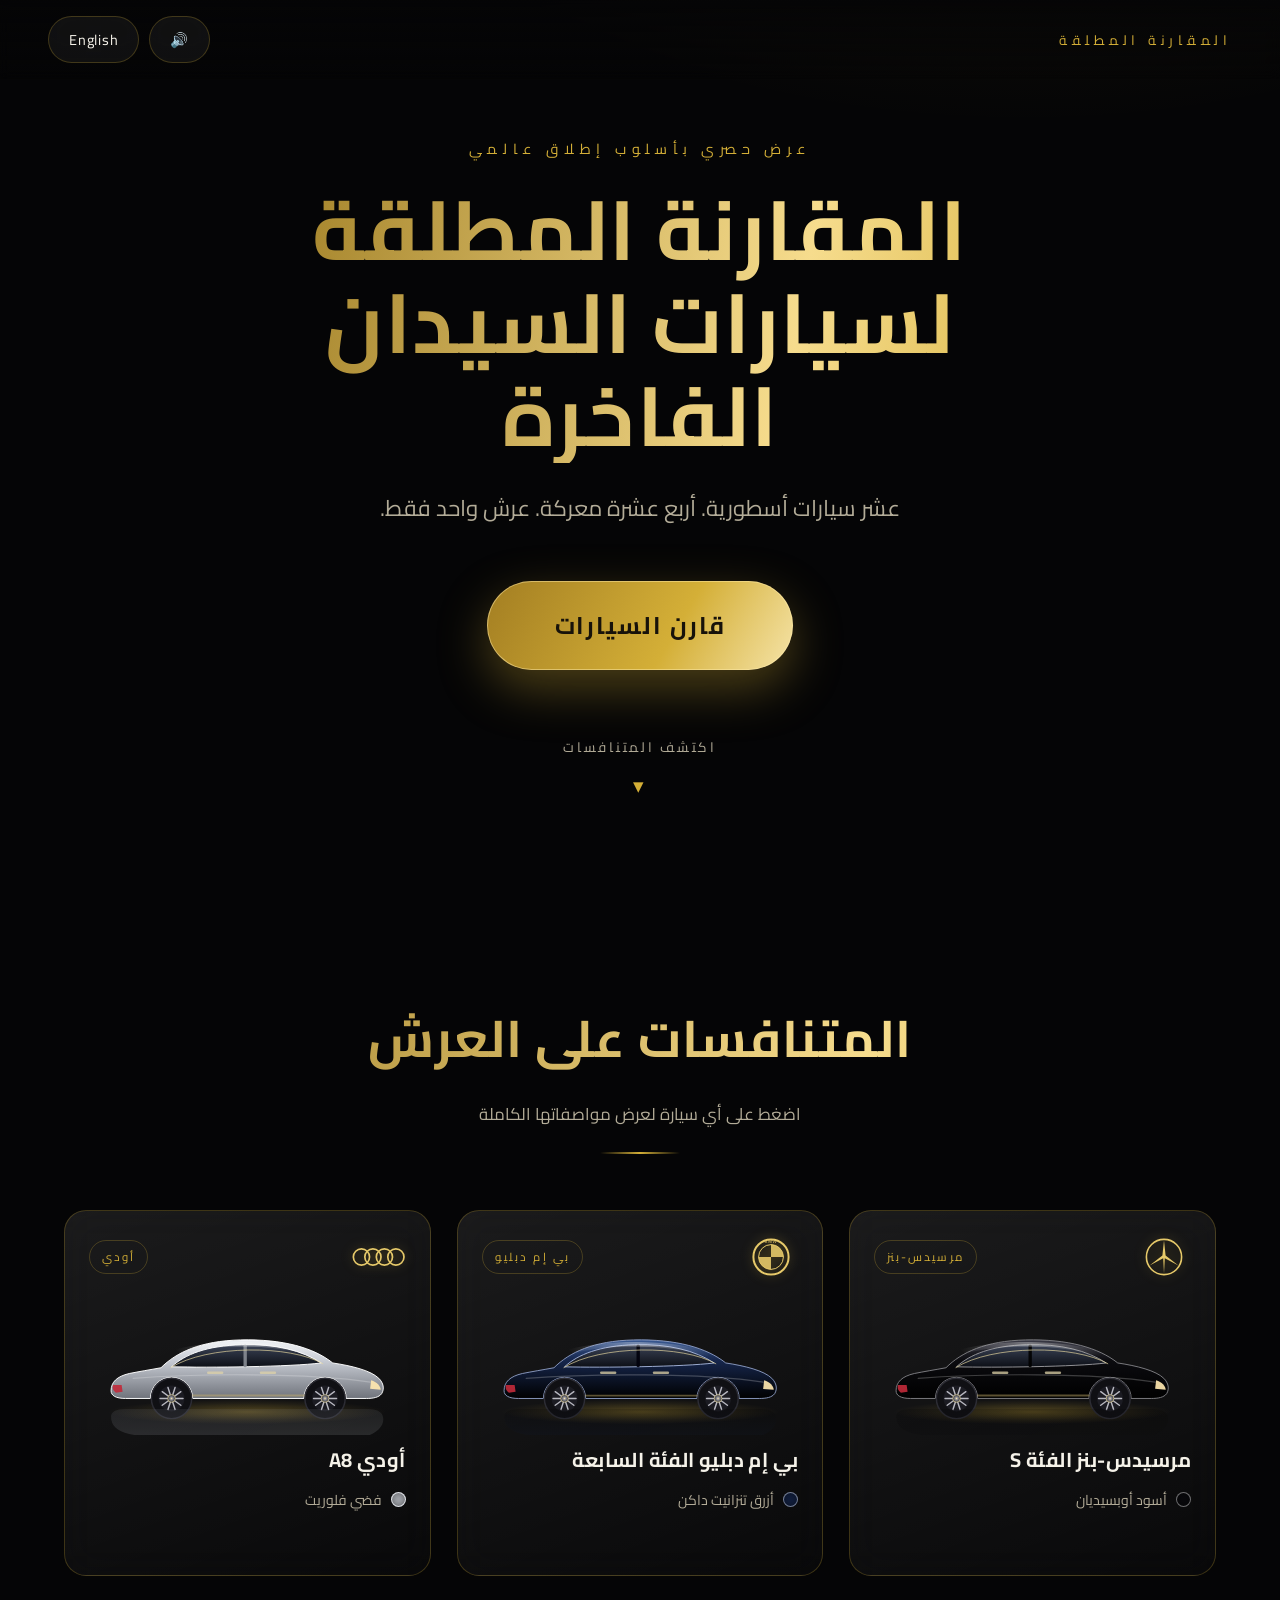
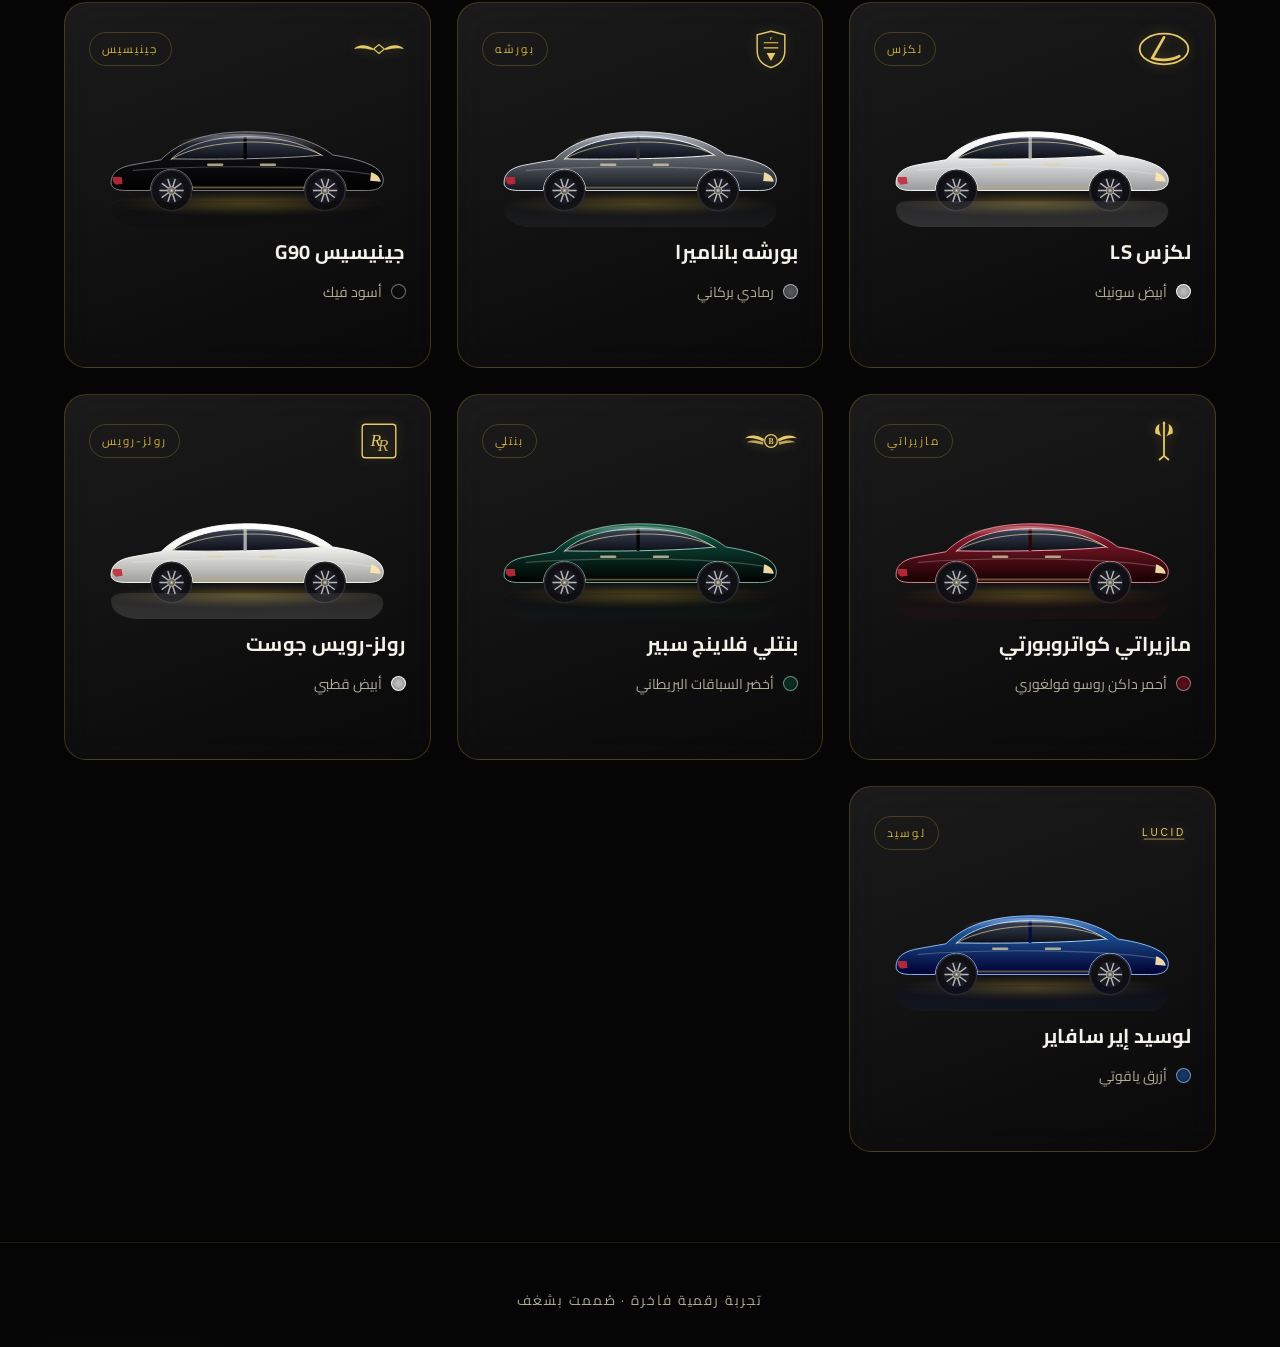
==== index.html @ 47b33c2a "Add Ultimate Luxury Sedan Comparison website (Arabic default + English toggle) Premium single-page s" ====
<!DOCTYPE html>
<html lang="ar" dir="rtl">
<head>
  <meta charset="UTF-8" />
  <meta name="viewport" content="width=device-width, initial-scale=1.0" />
  <title>المقارنة المطلقة لسيارات السيدان الفاخرة | Ultimate Luxury Sedan Comparison</title>
  <meta name="description" content="مقارنة تفاعلية فاخرة بين أفضل عشر سيارات سيدان تنفيذية في العالم — An interactive premium comparison of the world's top luxury executive sedans." />
  <link rel="preconnect" href="https://fonts.googleapis.com" />
  <link rel="preconnect" href="https://fonts.gstatic.com" crossorigin />
  <link href="https://fonts.googleapis.com/css2?family=Cairo:wght@400;700;800&family=Cormorant+Garamond:wght@500;600;700&display=swap" rel="stylesheet" />
  <link rel="stylesheet" href="css/style.css" />
  <link rel="icon" href="data:image/svg+xml,<svg xmlns='http://www.w3.org/2000/svg' viewBox='0 0 100 100'><text y='80' font-size='80'>👑</text></svg>" />
</head>
<body>

  <!-- Ambient gold particle background -->
  <canvas id="particles" aria-hidden="true"></canvas>

  <!-- Loading screen -->
  <div id="loader" aria-hidden="true">
    <div class="loader-inner">
      <div class="loader-ring"></div>
      <div class="loader-text" data-i18n="loading">جارٍ تجهيز التجربة الفاخرة…</div>
    </div>
  </div>

  <!-- Top bar -->
  <header class="topbar">
    <div class="brand" data-i18n="brand">المقارنة المطلقة</div>
    <div class="topbar-actions">
      <button id="sound-btn" class="chip-btn" aria-label="Sound on/off">🔊</button>
      <button id="lang-btn" class="chip-btn" data-i18n="langButton">English</button>
    </div>
  </header>

  <!-- Hero -->
  <section class="hero">
    <div>
      <div class="hero-kicker" data-i18n="heroKicker">عرض حصري بأسلوب إطلاق عالمي</div>
      <h1 class="gold-text" data-i18n="heroTitle">المقارنة المطلقة لسيارات السيدان الفاخرة</h1>
      <p class="hero-sub" data-i18n="heroSubtitle">عشر سيارات أسطورية. أربع عشرة معركة. عرش واحد فقط.</p>
      <button id="compare-btn" class="compare-btn" data-i18n="compareBtn">قارن السيارات</button>
      <div class="scroll-hint" data-i18n="scrollHint">اكتشف المتنافسات</div>
    </div>
  </section>

  <!-- Contenders -->
  <section id="contenders">
    <div class="section-head">
      <h2 class="gold-text" data-i18n="contendersTitle">المتنافسات على العرش</h2>
      <p data-i18n="contendersSub">اضغط على أي سيارة لعرض مواصفاتها الكاملة</p>
      <div class="head-rule"></div>
    </div>
    <div id="cars-grid" class="cars-grid"></div>
  </section>

  <!-- Arena -->
  <section id="arena">
    <div class="section-head">
      <h2 class="gold-text" data-i18n="arenaTitle">حلبة المقارنة</h2>
      <div class="head-rule"></div>
    </div>
    <div class="arena-shell">
      <div class="glass-panel">
        <div id="category-banner" class="category-banner">
          <div class="category-title">
            <span id="cat-icon" class="cat-icon">💎</span>
            <span id="cat-name">—</span>
          </div>
          <div class="category-progress"><span id="cat-count">0</span></div>
          <div class="progress-track"><div id="progress-fill" class="progress-fill"></div></div>
        </div>
        <div id="bars" class="bars"></div>
        <div class="skip-wrap">
          <button id="skip-btn" class="chip-btn" data-i18n="skip">تخطّي إلى النتيجة ⏭</button>
        </div>
      </div>
      <aside class="glass-panel standings">
        <h3 data-i18n="liveStandings">الترتيب المباشر</h3>
        <div id="standings-list" class="standings-list"></div>
      </aside>
    </div>
  </section>

  <!-- Finale -->
  <section id="finale">
    <div class="section-head">
      <h2 class="gold-text" data-i18n="finalTitle">النتيجة النهائية</h2>
      <div class="head-rule"></div>
    </div>

    <p class="suspense-title" data-i18n="suspense">لحظة الحسم…</p>
    <div id="reveal-list" class="reveal-list"></div>

    <div class="podium-stage">
      <div class="spotlights" aria-hidden="true">
        <span class="spot s1"></span>
        <span class="spot s2"></span>
      </div>
      <div id="podium" class="podium"></div>
    </div>

    <div class="champion-titles">
      <h2 class="gold-text" data-i18n="championTitle">ملكة سيارات السيدان الفاخرة</h2>
      <p data-i18n="championSubtitle">مرسيدس-بنز الفئة S تبقى المعيار الأعلى للفخامة التنفيذية.</p>
    </div>

    <div class="replay-wrap">
      <button id="replay-btn" class="replay-btn" data-i18n="replay">🔁 إعادة المقارنة</button>
    </div>

    <div class="final-table">
      <h3 data-i18n="fullRanking">الترتيب الكامل</h3>
      <div id="final-table-list" class="reveal-list"></div>
    </div>
  </section>

  <!-- Confetti overlay -->
  <canvas id="confetti" aria-hidden="true"></canvas>

  <!-- Car detail modal -->
  <div id="modal-backdrop" class="modal-backdrop" role="dialog" aria-modal="true">
    <div class="modal">
      <button id="modal-close" class="modal-close" data-i18n-label="close" aria-label="Close">✕</button>
      <div id="modal-content"></div>
    </div>
  </div>

  <footer data-i18n="footer">تجربة رقمية فاخرة · صُممت بشغف</footer>

  <script src="js/data.js"></script>
  <script src="js/visuals.js"></script>
  <script src="js/app.js"></script>
</body>
</html>
---- css/style.css ----
/* =========================================================
   Ultimate Luxury Sedan Comparison — Stylesheet
   Dark-only · Black & Gold · Glassmorphism
   ========================================================= */

:root {
  --bg: #050506;
  --bg-2: #0b0b0f;
  --gold: #d4af37;
  --gold-light: #f6dc8d;
  --gold-deep: #8a6d1d;
  --ink: #f5f2e9;
  --muted: #b3ac98;
  --glass: rgba(255, 255, 255, 0.05);
  --glass-strong: rgba(255, 255, 255, 0.09);
  --glass-border: rgba(212, 175, 55, 0.25);
  --shadow: 0 24px 60px rgba(0, 0, 0, 0.65);
  --radius: 22px;
  --font-latin: "Cormorant Garamond", "Times New Roman", serif;
  --font-ar: "Cairo", "Segoe UI", Tahoma, sans-serif;
  --font-ui: "Cairo", "Avenir Next", "Segoe UI", sans-serif;
  --ease: cubic-bezier(0.22, 1, 0.36, 1);
}

* { margin: 0; padding: 0; box-sizing: border-box; }

html { scroll-behavior: smooth; }

body {
  background:
    radial-gradient(1200px 700px at 80% -10%, rgba(212, 175, 55, 0.10), transparent 60%),
    radial-gradient(900px 600px at 10% 110%, rgba(212, 175, 55, 0.07), transparent 60%),
    var(--bg);
  color: var(--ink);
  font-family: var(--font-ui);
  overflow-x: hidden;
  min-height: 100vh;
}
html[lang="ar"] body { font-family: var(--font-ar); }

::selection { background: rgba(212, 175, 55, 0.35); }

h1, h2, h3 { font-weight: 700; letter-spacing: 0.02em; }
html[lang="en"] h1, html[lang="en"] h2 { font-family: var(--font-latin); }

img, svg { max-width: 100%; display: block; }
button { font: inherit; cursor: pointer; border: none; background: none; color: inherit; }

.gold-text {
  background: linear-gradient(100deg, #9c7a1f 0%, var(--gold-light) 35%, var(--gold) 55%, #f9e9b0 75%, #a8842a 100%);
  background-size: 200% auto;
  -webkit-background-clip: text;
  background-clip: text;
  color: transparent;
  animation: goldShimmer 6s linear infinite;
}
@keyframes goldShimmer { to { background-position: 200% center; } }

/* ---------- Particle canvas ---------- */
#particles {
  position: fixed; inset: 0; z-index: 0; pointer-events: none;
}

/* ---------- Loading screen ---------- */
#loader {
  position: fixed; inset: 0; z-index: 100;
  display: grid; place-items: center;
  background: var(--bg);
  transition: opacity 0.8s var(--ease), visibility 0.8s;
}
#loader.hidden { opacity: 0; visibility: hidden; }
.loader-inner { text-align: center; }
.loader-ring {
  width: 92px; height: 92px; margin: 0 auto 26px;
  border-radius: 50%;
  border: 2px solid rgba(212, 175, 55, 0.18);
  border-top-color: var(--gold);
  animation: spin 1.1s linear infinite;
  position: relative;
}
.loader-ring::after {
  content: "★";
  position: absolute; inset: 0;
  display: grid; place-items: center;
  color: var(--gold); font-size: 1.6rem;
  animation: spin 1.1s linear infinite reverse;
}
@keyframes spin { to { transform: rotate(360deg); } }
.loader-text { color: var(--muted); letter-spacing: 0.14em; font-size: 0.95rem; }

/* ---------- Top bar ---------- */
.topbar {
  position: fixed; top: 0; inset-inline: 0; z-index: 50;
  display: flex; align-items: center; justify-content: space-between;
  padding: 16px clamp(16px, 4vw, 48px);
  background: linear-gradient(to bottom, rgba(5, 5, 6, 0.85), transparent);
  backdrop-filter: blur(6px);
  -webkit-backdrop-filter: blur(6px);
}
.topbar .brand {
  font-size: 0.85rem; letter-spacing: 0.35em; color: var(--gold);
  text-transform: uppercase;
}
.topbar-actions { display: flex; gap: 10px; }
.chip-btn {
  padding: 9px 20px; border-radius: 999px;
  border: 1px solid var(--glass-border);
  background: var(--glass);
  backdrop-filter: blur(14px);
  -webkit-backdrop-filter: blur(14px);
  color: var(--ink); font-size: 0.9rem; letter-spacing: 0.05em;
  transition: all 0.35s var(--ease);
}
.chip-btn:hover {
  background: rgba(212, 175, 55, 0.16);
  border-color: var(--gold);
  transform: translateY(-2px);
  box-shadow: 0 8px 24px rgba(212, 175, 55, 0.2);
}

/* ---------- Hero ---------- */
.hero {
  position: relative; z-index: 1;
  min-height: 100vh;
  display: grid; place-items: center;
  text-align: center;
  padding: 120px 24px 80px;
}
.hero-kicker {
  color: var(--gold); letter-spacing: 0.4em; text-transform: uppercase;
  font-size: clamp(0.7rem, 1.4vw, 0.9rem);
  margin-bottom: 22px;
  animation: riseIn 1s var(--ease) 0.2s both;
}
.hero h1 {
  font-size: clamp(2.4rem, 6.5vw, 5.4rem);
  line-height: 1.12;
  max-width: 18ch; margin-inline: auto;
  animation: riseIn 1s var(--ease) 0.35s both;
}
.hero-sub {
  margin-top: 24px; color: var(--muted);
  font-size: clamp(1rem, 2.2vw, 1.4rem);
  animation: riseIn 1s var(--ease) 0.5s both;
}
@keyframes riseIn {
  from { opacity: 0; transform: translateY(34px); }
  to { opacity: 1; transform: none; }
}

.compare-btn {
  margin-top: 52px;
  position: relative;
  padding: 22px 68px;
  font-size: clamp(1.15rem, 2.4vw, 1.5rem);
  font-weight: 700; letter-spacing: 0.08em;
  color: #17120a;
  background: linear-gradient(120deg, #a37e22, var(--gold) 30%, #f7e6ad 50%, var(--gold) 70%, #a37e22);
  background-size: 220% auto;
  border-radius: 999px;
  box-shadow: 0 0 0 1px rgba(255, 236, 168, 0.5) inset, 0 18px 50px rgba(212, 175, 55, 0.35);
  transition: transform 0.4s var(--ease), box-shadow 0.4s var(--ease), background-position 0.6s;
  animation: riseIn 1s var(--ease) 0.65s both, btnPulse 3s ease-in-out 1.8s infinite;
  overflow: hidden;
}
.compare-btn:hover {
  transform: translateY(-4px) scale(1.03);
  background-position: 100% center;
  box-shadow: 0 0 0 1px rgba(255, 236, 168, 0.7) inset, 0 26px 70px rgba(212, 175, 55, 0.5);
}
.compare-btn::after {
  content: ""; position: absolute; inset: 0;
  background: linear-gradient(110deg, transparent 30%, rgba(255, 255, 255, 0.55) 50%, transparent 70%);
  transform: translateX(-120%);
  animation: sheen 3.4s ease 2s infinite;
}
html[dir="rtl"] .compare-btn::after { animation-name: sheenRtl; }
@keyframes sheen { 10% { transform: translateX(-120%); } 45%, 100% { transform: translateX(120%); } }
@keyframes sheenRtl { 10% { transform: translateX(120%); } 45%, 100% { transform: translateX(-120%); } }
@keyframes btnPulse {
  0%, 100% { box-shadow: 0 0 0 1px rgba(255,236,168,.5) inset, 0 18px 50px rgba(212,175,55,.35); }
  50% { box-shadow: 0 0 0 1px rgba(255,236,168,.5) inset, 0 18px 70px rgba(212,175,55,.6); }
}

.scroll-hint {
  margin-top: 64px; color: var(--muted); font-size: 0.85rem; letter-spacing: 0.2em;
  animation: riseIn 1s var(--ease) 0.9s both;
}
.scroll-hint::after {
  content: "▾"; display: block; color: var(--gold); font-size: 1.3rem; margin-top: 6px;
  animation: bob 1.8s ease-in-out infinite;
}
@keyframes bob { 50% { transform: translateY(7px); } }

/* ---------- Sections ---------- */
section { position: relative; z-index: 1; padding: 90px clamp(16px, 5vw, 64px); }
.section-head { text-align: center; margin-bottom: 56px; }
.section-head h2 { font-size: clamp(1.8rem, 4.4vw, 3.2rem); }
.section-head p { color: var(--muted); margin-top: 12px; font-size: 1.05rem; }
.head-rule {
  width: 80px; height: 2px; margin: 22px auto 0;
  background: linear-gradient(90deg, transparent, var(--gold), transparent);
}

/* ---------- Car cards ---------- */
.cars-grid {
  display: grid;
  grid-template-columns: repeat(auto-fill, minmax(300px, 1fr));
  gap: 26px;
  max-width: 1500px; margin: 0 auto;
}
.car-card {
  position: relative;
  border-radius: var(--radius);
  border: 1px solid var(--glass-border);
  background: linear-gradient(160deg, var(--glass-strong), rgba(255, 255, 255, 0.02));
  backdrop-filter: blur(18px);
  -webkit-backdrop-filter: blur(18px);
  padding: 26px 24px 24px;
  overflow: hidden;
  cursor: pointer;
  transition: transform 0.5s var(--ease), box-shadow 0.5s var(--ease), border-color 0.5s;
  opacity: 0; transform: translateY(40px);
}
.car-card.in-view { opacity: 1; transform: none; }
.car-card:hover {
  transform: translateY(-10px);
  border-color: var(--gold);
  box-shadow: 0 30px 70px rgba(0, 0, 0, 0.7), 0 0 40px rgba(212, 175, 55, 0.14);
}
.car-card::before {
  content: ""; position: absolute; inset: 0;
  background: radial-gradient(420px 200px at 50% 0%, rgba(212, 175, 55, 0.12), transparent 70%);
  opacity: 0; transition: opacity 0.5s;
}
.car-card:hover::before { opacity: 1; }

.card-top { display: flex; align-items: center; justify-content: space-between; gap: 12px; }
.emblem { display: inline-flex; width: 54px; height: 40px; align-items: center; justify-content: center; }
.emblem svg { width: 100%; height: 100%; filter: drop-shadow(0 0 6px rgba(212, 175, 55, 0.35)); }
.card-rank-chip {
  font-size: 0.72rem; letter-spacing: 0.18em; color: var(--gold);
  border: 1px solid var(--glass-border); border-radius: 999px; padding: 5px 12px;
  text-transform: uppercase;
}
.car-card .car-render { margin: 14px auto 6px; transition: transform 0.6s var(--ease); }
.car-card:hover .car-render { transform: scale(1.05) translateX(6px); }
html[dir="rtl"] .car-card:hover .car-render { transform: scale(1.05) translateX(-6px); }
.car-card h3 { font-size: 1.25rem; margin-top: 6px; }
.card-color { display: flex; align-items: center; gap: 9px; margin-top: 9px; color: var(--muted); font-size: 0.88rem; }
.swatch {
  width: 15px; height: 15px; border-radius: 50%;
  border: 1px solid rgba(255, 255, 255, 0.4);
  box-shadow: 0 0 10px rgba(0, 0, 0, 0.6) inset;
}
.card-cta {
  margin-top: 14px; font-size: 0.82rem; color: var(--gold);
  letter-spacing: 0.12em; opacity: 0; transform: translateY(6px);
  transition: all 0.4s var(--ease);
}
.car-card:hover .card-cta { opacity: 1; transform: none; }

/* ---------- Arena ---------- */
#arena { display: none; }
#arena.active { display: block; }

.arena-shell {
  max-width: 1500px; margin: 0 auto;
  display: grid; grid-template-columns: 1fr 360px; gap: 26px;
  align-items: start;
}
.glass-panel {
  border-radius: var(--radius);
  border: 1px solid var(--glass-border);
  background: linear-gradient(160deg, var(--glass-strong), rgba(255, 255, 255, 0.02));
  backdrop-filter: blur(18px);
  -webkit-backdrop-filter: blur(18px);
  box-shadow: var(--shadow);
  padding: 28px;
}

.category-banner {
  display: flex; align-items: center; justify-content: space-between;
  gap: 16px; flex-wrap: wrap; margin-bottom: 24px;
}
.category-title {
  display: flex; align-items: center; gap: 14px;
  font-size: clamp(1.3rem, 3vw, 2rem); font-weight: 700;
}
.category-title .cat-icon {
  display: grid; place-items: center;
  width: 52px; height: 52px; border-radius: 14px;
  background: rgba(212, 175, 55, 0.12);
  border: 1px solid var(--glass-border);
  font-size: 1.5rem;
}
.category-progress { color: var(--muted); font-size: 0.95rem; letter-spacing: 0.1em; }
.progress-track {
  grid-column: 1 / -1; width: 100%;
  height: 4px; border-radius: 4px; background: rgba(255, 255, 255, 0.08);
  overflow: hidden; margin-top: 4px;
}
.progress-fill {
  height: 100%; width: 0;
  background: linear-gradient(90deg, var(--gold-deep), var(--gold-light));
  transition: width 0.6s var(--ease);
}

.cat-anim { animation: catPop 0.55s var(--ease); }
@keyframes catPop {
  0% { opacity: 0; transform: translateY(18px) scale(0.96); }
  100% { opacity: 1; transform: none; }
}

/* score bars */
.bars { display: grid; gap: 12px; }
.bar-row {
  display: grid; grid-template-columns: 190px 1fr 64px;
  align-items: center; gap: 14px;
}
.bar-label { display: flex; align-items: center; gap: 10px; font-size: 0.92rem; }
.bar-label .dot {
  width: 12px; height: 12px; border-radius: 50%;
  border: 1px solid rgba(255, 255, 255, 0.35); flex: none;
}
.bar-track {
  height: 16px; border-radius: 999px;
  background: rgba(255, 255, 255, 0.06);
  border: 1px solid rgba(255, 255, 255, 0.08);
  overflow: hidden;
}
.bar-fill {
  height: 100%; width: 0; border-radius: 999px;
  background: linear-gradient(90deg, #6b5a20, #b99730);
  transition: width 0.9s var(--ease);
  position: relative;
}
html[dir="rtl"] .bar-fill { background: linear-gradient(-90deg, #6b5a20, #b99730); }
.bar-row.winner .bar-fill {
  background: linear-gradient(90deg, var(--gold-deep), var(--gold), var(--gold-light));
  box-shadow: 0 0 18px rgba(212, 175, 55, 0.6);
}
.bar-row.winner .bar-label { color: var(--gold-light); }
.bar-row.winner { animation: winnerFlash 0.8s var(--ease); }
@keyframes winnerFlash { 30% { transform: scale(1.02); } }
.bar-score {
  font-variant-numeric: tabular-nums; text-align: end;
  color: var(--muted); font-size: 0.95rem;
}
.bar-row.winner .bar-score { color: var(--gold-light); font-weight: 700; }
.win-badge {
  font-size: 0.68rem; color: #17120a; background: var(--gold);
  padding: 2px 8px; border-radius: 999px; margin-inline-start: 6px;
  animation: catPop 0.4s var(--ease);
}

/* live standings */
.standings h3 {
  font-size: 1.1rem; letter-spacing: 0.12em; text-transform: uppercase;
  color: var(--gold); margin-bottom: 18px; text-align: center;
}
.standings-list { position: relative; }
.standing-row {
  position: absolute; inset-inline: 0;
  display: grid; grid-template-columns: 30px 1fr auto;
  align-items: center; gap: 10px;
  height: 44px; padding: 0 12px;
  border-radius: 12px;
  background: rgba(255, 255, 255, 0.03);
  border: 1px solid transparent;
  transition: transform 0.7s var(--ease), background 0.4s, border-color 0.4s;
  font-size: 0.9rem;
}
.standing-row .pos {
  font-weight: 700; color: var(--muted); font-variant-numeric: tabular-nums;
}
.standing-row .pts {
  font-variant-numeric: tabular-nums; color: var(--gold-light); font-weight: 700;
}
.standing-row.top1 {
  background: linear-gradient(90deg, rgba(212, 175, 55, 0.22), rgba(212, 175, 55, 0.05));
  border-color: var(--gold);
}
.standing-row.top1 .pos { color: var(--gold); }
.standing-row .name { white-space: nowrap; overflow: hidden; text-overflow: ellipsis; }

.skip-wrap { text-align: center; margin-top: 26px; }

/* ---------- Finale ---------- */
#finale { display: none; min-height: 100vh; }
#finale.active { display: block; }

.suspense-title {
  text-align: center; font-size: clamp(1.6rem, 4vw, 2.6rem);
  letter-spacing: 0.1em; margin-bottom: 40px;
  animation: suspensePulse 1.6s ease-in-out infinite;
}
@keyframes suspensePulse { 50% { opacity: 0.55; } }

.reveal-list {
  max-width: 760px; margin: 0 auto 60px; display: grid; gap: 12px;
}
.reveal-row {
  display: grid; grid-template-columns: 56px 54px 1fr auto;
  align-items: center; gap: 14px;
  padding: 13px 20px;
  border-radius: 16px;
  border: 1px solid var(--glass-border);
  background: var(--glass);
  backdrop-filter: blur(14px);
  -webkit-backdrop-filter: blur(14px);
  opacity: 0; transform: translateY(26px) scale(0.97);
  transition: all 0.6s var(--ease);
}
.reveal-row.shown { opacity: 1; transform: none; }
.reveal-row .rr-pos { font-size: 1.25rem; font-weight: 700; color: var(--muted); }
.reveal-row .pts { color: var(--gold-light); font-variant-numeric: tabular-nums; font-weight: 700; }

/* podium */
.podium-stage {
  position: relative;
  max-width: 1100px; margin: 0 auto; padding: 40px 10px 30px;
}
.spotlights { position: absolute; inset: 0; overflow: hidden; pointer-events: none; }
.spot {
  position: absolute; top: -12%; width: 220px; height: 130%;
  background: linear-gradient(to bottom, rgba(255, 240, 190, 0.20), transparent 75%);
  clip-path: polygon(42% 0, 58% 0, 100% 100%, 0 100%);
  transform-origin: top center;
  filter: blur(3px);
  opacity: 0; transition: opacity 1s;
}
.finale-won .spot { opacity: 1; }
.spot.s1 { left: 12%; animation: sweep 5.5s ease-in-out infinite alternate; }
.spot.s2 { right: 12%; animation: sweep 5.5s ease-in-out infinite alternate-reverse; }
@keyframes sweep { from { transform: rotate(-14deg); } to { transform: rotate(14deg); } }

.podium {
  display: grid; grid-template-columns: repeat(3, 1fr);
  align-items: end; gap: 20px;
  direction: ltr; /* fixed visual layout: BMW left, Merc center, Rolls right */
}
.podium-slot { text-align: center; opacity: 0; transform: translateY(70px); transition: all 0.9s var(--ease); }
.podium-slot.shown { opacity: 1; transform: none; }
.podium-car { position: relative; margin-bottom: -6px; }
.podium-car .car-render { width: min(100%, 320px); margin: 0 auto; }
.podium-slot .p-name { font-weight: 700; font-size: 1.05rem; margin: 4px 0 2px; }
.podium-slot .p-pts { color: var(--muted); font-size: 0.9rem; font-variant-numeric: tabular-nums; }
.podium-block {
  margin-top: 14px;
  border-radius: 14px 14px 0 0;
  border: 1px solid var(--glass-border); border-bottom: none;
  background: linear-gradient(180deg, rgba(212, 175, 55, 0.2), rgba(212, 175, 55, 0.04));
  display: grid; place-items: center;
  font-size: 2.2rem; font-weight: 800; color: var(--gold);
  text-shadow: 0 2px 14px rgba(212, 175, 55, 0.5);
}
.slot-1 .podium-block { height: 190px; }
.slot-2 .podium-block { height: 138px; }
.slot-3 .podium-block { height: 104px; }

/* champion effects */
.crown {
  position: absolute; left: 50%; top: -34px;
  transform: translateX(-50%) translateY(-110px) rotate(-14deg);
  font-size: 3.2rem; opacity: 0;
  filter: drop-shadow(0 6px 18px rgba(212, 175, 55, 0.8));
  transition: all 0.9s cubic-bezier(0.34, 1.56, 0.64, 1);
  z-index: 3;
}
.finale-won .crown { opacity: 1; transform: translateX(-50%) translateY(0) rotate(0); }

.champion-glow {
  position: absolute; inset: -30px -20px;
  background: radial-gradient(closest-side, rgba(212, 175, 55, 0.35), transparent 75%);
  opacity: 0; transition: opacity 1.2s; pointer-events: none;
  animation: glowBreathe 3s ease-in-out infinite;
}
.finale-won .champion-glow { opacity: 1; }
@keyframes glowBreathe { 50% { transform: scale(1.12); } }

.slot-1 .podium-car::after {
  content: ""; position: absolute; inset: 0;
  background: linear-gradient(115deg, transparent 35%, rgba(255, 255, 255, 0.35) 50%, transparent 65%);
  transform: translateX(-130%); pointer-events: none; opacity: 0;
}
.finale-won .slot-1 .podium-car::after { opacity: 1; animation: sheen 2.8s ease 0.5s infinite; }

.champion-titles { text-align: center; margin-top: 54px; opacity: 0; transform: translateY(30px); transition: all 1s var(--ease) 0.3s; }
.finale-won .champion-titles { opacity: 1; transform: none; }
.champion-titles h2 { font-size: clamp(2rem, 5.4vw, 4rem); }
.champion-titles p { color: var(--muted); margin-top: 16px; font-size: clamp(1rem, 2.2vw, 1.3rem); }

.replay-wrap { text-align: center; margin-top: 44px; opacity: 0; transition: opacity 1s 1s; }
.finale-won .replay-wrap { opacity: 1; }
.replay-btn {
  padding: 15px 44px; border-radius: 999px;
  border: 1px solid var(--gold);
  background: rgba(212, 175, 55, 0.1);
  color: var(--gold-light); font-size: 1.05rem; letter-spacing: 0.06em;
  transition: all 0.4s var(--ease);
}
.replay-btn:hover {
  background: rgba(212, 175, 55, 0.22);
  transform: translateY(-3px);
  box-shadow: 0 14px 40px rgba(212, 175, 55, 0.3);
}

/* full ranking under podium */
.final-table {
  max-width: 760px; margin: 70px auto 0;
  opacity: 0; transition: opacity 1s 1.4s;
}
.finale-won .final-table { opacity: 1; }
.final-table h3 { text-align: center; color: var(--gold); letter-spacing: 0.14em; text-transform: uppercase; margin-bottom: 20px; }

#confetti {
  position: fixed; inset: 0; z-index: 60; pointer-events: none;
}

/* ---------- Modal ---------- */
.modal-backdrop {
  position: fixed; inset: 0; z-index: 80;
  background: rgba(2, 2, 3, 0.72);
  backdrop-filter: blur(10px);
  -webkit-backdrop-filter: blur(10px);
  display: grid; place-items: center;
  padding: 22px;
  opacity: 0; visibility: hidden;
  transition: opacity 0.45s var(--ease), visibility 0.45s;
}
.modal-backdrop.open { opacity: 1; visibility: visible; }
.modal {
  width: min(960px, 100%);
  max-height: 90vh; overflow-y: auto;
  border-radius: 26px;
  border: 1px solid var(--glass-border);
  background: linear-gradient(165deg, rgba(28, 26, 20, 0.92), rgba(8, 8, 10, 0.95));
  box-shadow: var(--shadow), 0 0 80px rgba(212, 175, 55, 0.1);
  padding: clamp(22px, 4vw, 44px);
  transform: translateY(36px) scale(0.96);
  transition: transform 0.5s var(--ease);
}
.modal-backdrop.open .modal { transform: none; }
.modal::-webkit-scrollbar { width: 8px; }
.modal::-webkit-scrollbar-thumb { background: rgba(212, 175, 55, 0.35); border-radius: 8px; }

.modal-close {
  position: sticky; top: 0; float: inline-end;
  width: 42px; height: 42px; border-radius: 50%;
  border: 1px solid var(--glass-border);
  background: var(--glass); color: var(--ink);
  font-size: 1.1rem; z-index: 2;
  transition: all 0.3s;
}
.modal-close:hover { border-color: var(--gold); color: var(--gold); transform: rotate(90deg); }

.modal-hero { text-align: center; }
.modal-hero .emblem { width: 84px; height: 58px; margin: 0 auto; }
.modal-hero .car-render { width: min(100%, 520px); margin: 8px auto 0; }
.modal-hero h2 { font-size: clamp(1.6rem, 4vw, 2.5rem); margin-top: 2px; }
.modal-hero .m-color { color: var(--muted); margin-top: 8px; display: inline-flex; align-items: center; gap: 8px; }

.spec-grid {
  display: grid; grid-template-columns: repeat(auto-fit, minmax(150px, 1fr));
  gap: 14px; margin-top: 30px;
}
.spec-cell {
  border-radius: 16px; padding: 16px 14px; text-align: center;
  background: rgba(255, 255, 255, 0.04);
  border: 1px solid rgba(255, 255, 255, 0.08);
  transition: all 0.35s var(--ease);
}
.spec-cell:hover { border-color: var(--glass-border); transform: translateY(-3px); }
.spec-cell .sv { font-size: 1.35rem; font-weight: 800; color: var(--gold-light); font-variant-numeric: tabular-nums; }
.spec-cell .sk { color: var(--muted); font-size: 0.78rem; margin-top: 5px; letter-spacing: 0.06em; }

.pros-cons { display: grid; grid-template-columns: 1fr 1fr; gap: 16px; margin-top: 26px; }
.pc-box {
  border-radius: 16px; padding: 18px 20px;
  background: rgba(255, 255, 255, 0.035);
  border: 1px solid rgba(255, 255, 255, 0.08);
}
.pc-box h4 { margin-bottom: 12px; letter-spacing: 0.08em; }
.pc-box.pros h4 { color: #9fd8a4; }
.pc-box.cons h4 { color: #d89f9f; }
.pc-box li { list-style: none; padding: 5px 0; color: var(--muted); font-size: 0.92rem; }
.pc-box li::before { content: "•"; color: var(--gold); margin-inline-end: 9px; }

.modal-scores { display: grid; gap: 13px; margin-top: 28px; }
.mscore { display: grid; grid-template-columns: 130px 1fr 56px; align-items: center; gap: 12px; font-size: 0.92rem; }
.mscore .bar-track { height: 12px; }

/* ---------- Footer ---------- */
footer {
  position: relative; z-index: 1;
  text-align: center; padding: 44px 20px 34px;
  color: var(--muted); font-size: 0.85rem; letter-spacing: 0.14em;
  border-top: 1px solid rgba(212, 175, 55, 0.12);
}

/* ---------- Responsive ---------- */
@media (max-width: 1080px) {
  .arena-shell { grid-template-columns: 1fr; }
  .standings-list { min-height: 0; }
}
@media (max-width: 720px) {
  .bar-row { grid-template-columns: 120px 1fr 48px; gap: 9px; }
  .bar-label { font-size: 0.78rem; }
  .bar-label .dot { display: none; }
  .podium { gap: 8px; }
  .slot-1 .podium-block { height: 130px; }
  .slot-2 .podium-block { height: 95px; }
  .slot-3 .podium-block { height: 72px; }
  .crown { font-size: 2.2rem; }
  .pros-cons { grid-template-columns: 1fr; }
  .reveal-row { grid-template-columns: 44px 1fr auto; }
  .reveal-row .emblem { display: none; }
  .topbar .brand { display: none; }
}

@media (prefers-reduced-motion: reduce) {
  *, *::before, *::after {
    animation-duration: 0.01ms !important;
    animation-iteration-count: 1 !important;
    transition-duration: 0.15s !important;
  }
}
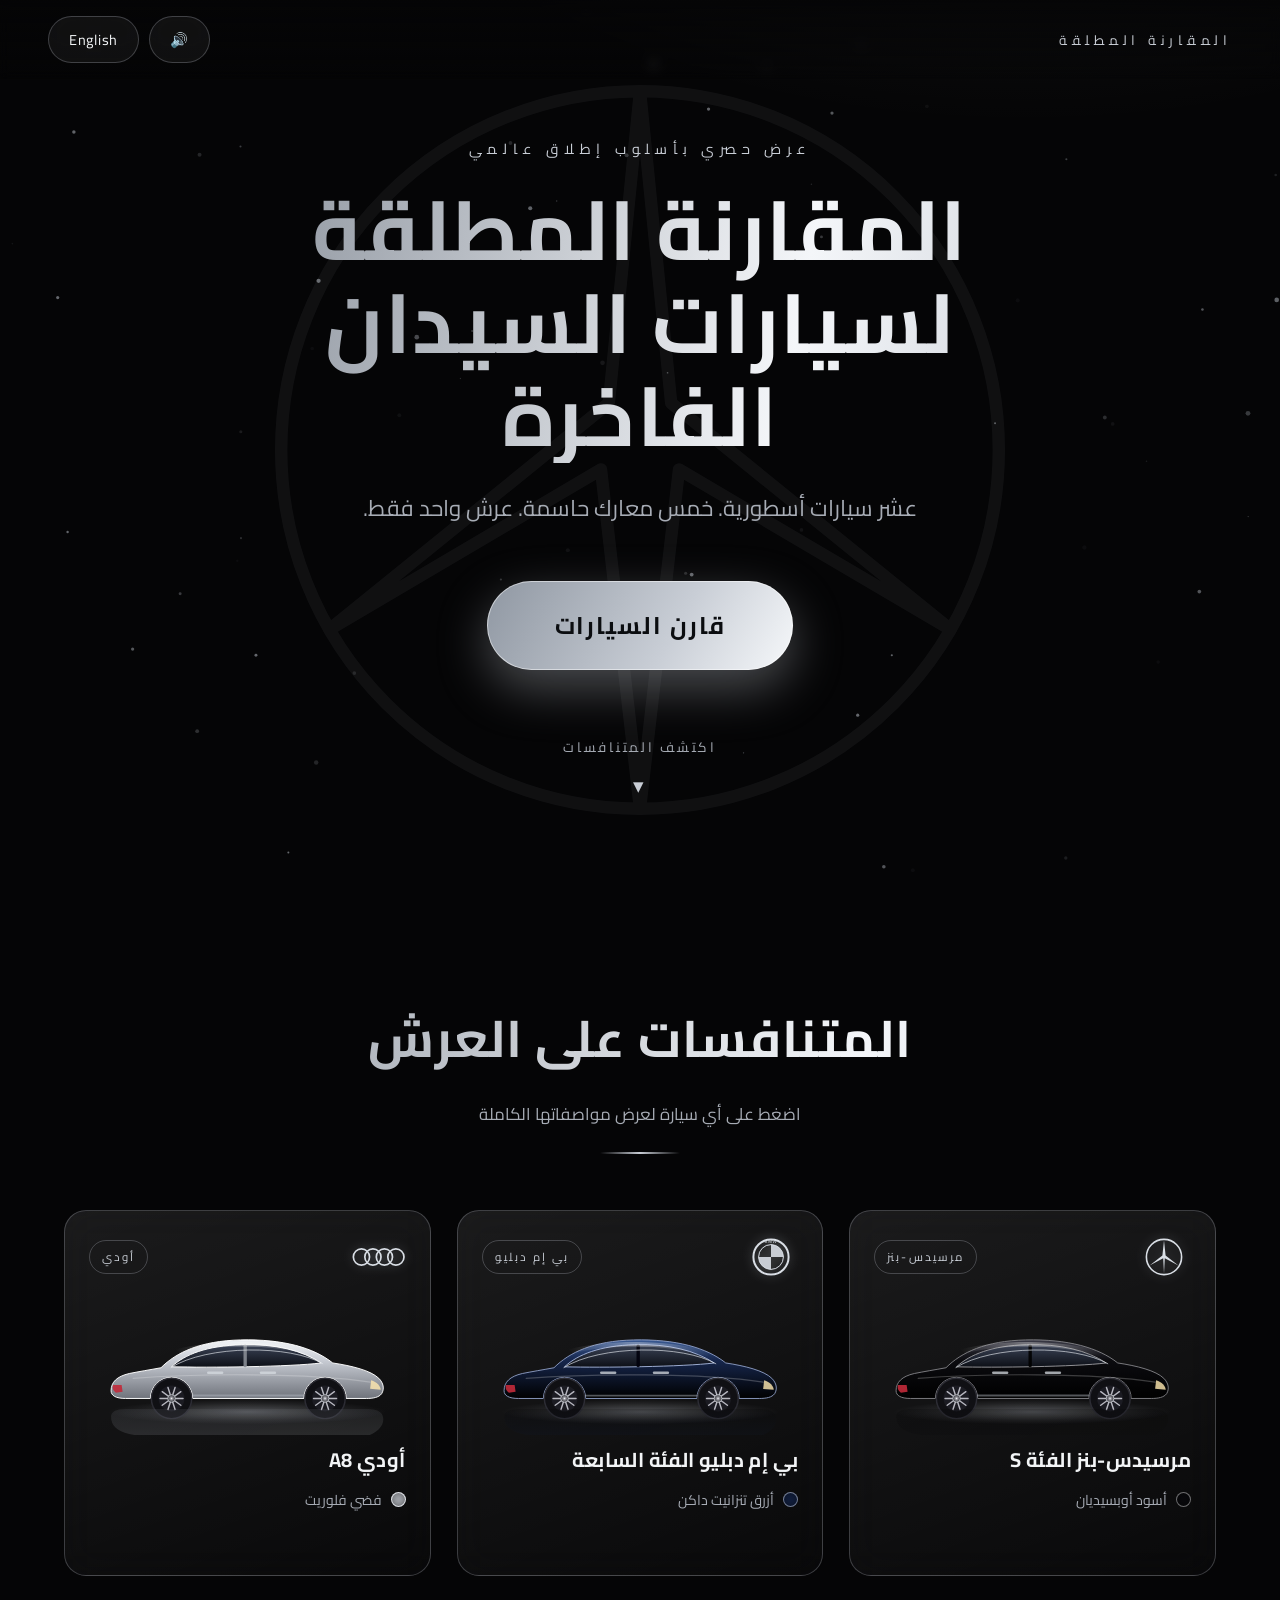
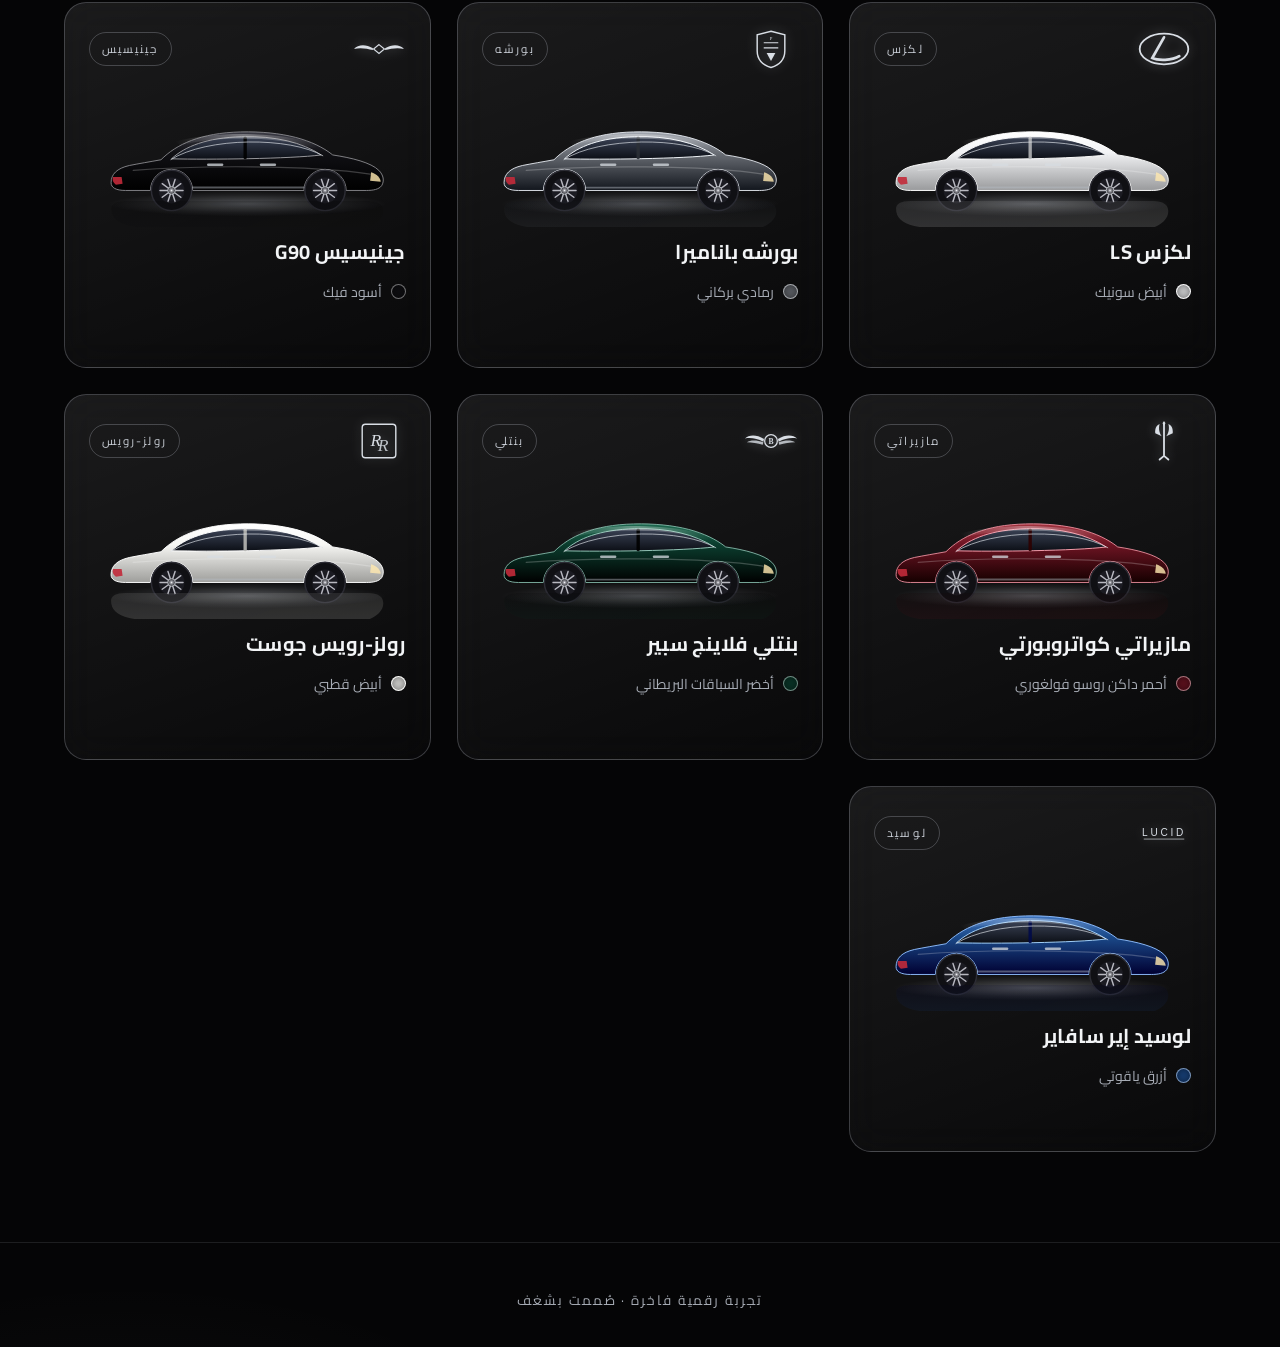
==== commit 74f1c9cf: "Redesign in Mercedes black & chrome, cut categories to 5, add real imagery - Comparison now runs 5 c" ====
--- a/index.html
+++ b/index.html
@@ -7,7 +7,7 @@
   <meta name="description" content="مقارنة تفاعلية فاخرة بين أفضل عشر سيارات سيدان تنفيذية في العالم — An interactive premium comparison of the world's top luxury executive sedans." />
   <link rel="preconnect" href="https://fonts.googleapis.com" />
   <link rel="preconnect" href="https://fonts.gstatic.com" crossorigin />
-  <link href="https://fonts.googleapis.com/css2?family=Cairo:wght@400;700;800&family=Cormorant+Garamond:wght@500;600;700&display=swap" rel="stylesheet" />
+  <link href="https://fonts.googleapis.com/css2?family=Cairo:wght@400;700;800&display=swap" rel="stylesheet" />
   <link rel="stylesheet" href="css/style.css" />
   <link rel="icon" href="data:image/svg+xml,<svg xmlns='http://www.w3.org/2000/svg' viewBox='0 0 100 100'><text y='80' font-size='80'>👑</text></svg>" />
 </head>
@@ -35,10 +35,17 @@
 
   <!-- Hero -->
   <section class="hero">
+    <div class="hero-star" aria-hidden="true">
+      <svg viewBox="0 0 100 100" xmlns="http://www.w3.org/2000/svg">
+        <circle cx="50" cy="50" r="46" fill="none" stroke="#cfd4dc" stroke-width="1.6"/>
+        <path fill="none" stroke="#cfd4dc" stroke-width="1.6" stroke-linejoin="round"
+              d="M50 4 L54 44 L89.8 73 L55 52.5 L50 96 L45 52.5 L10.2 73 L46 44 Z"/>
+      </svg>
+    </div>
     <div>
       <div class="hero-kicker" data-i18n="heroKicker">عرض حصري بأسلوب إطلاق عالمي</div>
       <h1 class="gold-text" data-i18n="heroTitle">المقارنة المطلقة لسيارات السيدان الفاخرة</h1>
-      <p class="hero-sub" data-i18n="heroSubtitle">عشر سيارات أسطورية. أربع عشرة معركة. عرش واحد فقط.</p>
+      <p class="hero-sub" data-i18n="heroSubtitle">عشر سيارات أسطورية. خمس معارك حاسمة. عرش واحد فقط.</p>
       <button id="compare-btn" class="compare-btn" data-i18n="compareBtn">قارن السيارات</button>
       <div class="scroll-hint" data-i18n="scrollHint">اكتشف المتنافسات</div>
     </div>
@@ -130,6 +137,7 @@
 
   <script src="js/data.js"></script>
   <script src="js/visuals.js"></script>
+  <script src="js/images.js"></script>
   <script src="js/app.js"></script>
 </body>
 </html>
--- a/css/style.css
+++ b/css/style.css
@@ -1,22 +1,23 @@
 /* =========================================================
    Ultimate Luxury Sedan Comparison — Stylesheet
-   Dark-only · Black & Gold · Glassmorphism
+   Dark-only · Mercedes-inspired Black & Chrome · Glassmorphism
+   (Gold is reserved exclusively for the champion's coronation)
    ========================================================= */
 
 :root {
   --bg: #050506;
   --bg-2: #0b0b0f;
-  --gold: #d4af37;
-  --gold-light: #f6dc8d;
-  --gold-deep: #8a6d1d;
-  --ink: #f5f2e9;
-  --muted: #b3ac98;
+  --gold: #c9ced6;
+  --gold-light: #f4f6f9;
+  --gold-deep: #78808b;
+  --ink: #f2f4f6;
+  --muted: #a7acb5;
   --glass: rgba(255, 255, 255, 0.05);
   --glass-strong: rgba(255, 255, 255, 0.09);
-  --glass-border: rgba(212, 175, 55, 0.25);
+  --glass-border: rgba(206, 212, 221, 0.25);
   --shadow: 0 24px 60px rgba(0, 0, 0, 0.65);
   --radius: 22px;
-  --font-latin: "Cormorant Garamond", "Times New Roman", serif;
+  --font-latin: "Helvetica Neue", "Segoe UI", Arial, sans-serif;
   --font-ar: "Cairo", "Segoe UI", Tahoma, sans-serif;
   --font-ui: "Cairo", "Avenir Next", "Segoe UI", sans-serif;
   --ease: cubic-bezier(0.22, 1, 0.36, 1);
@@ -28,8 +29,8 @@
 
 body {
   background:
-    radial-gradient(1200px 700px at 80% -10%, rgba(212, 175, 55, 0.10), transparent 60%),
-    radial-gradient(900px 600px at 10% 110%, rgba(212, 175, 55, 0.07), transparent 60%),
+    radial-gradient(1200px 700px at 80% -10%, rgba(206, 212, 221, 0.10), transparent 60%),
+    radial-gradient(900px 600px at 10% 110%, rgba(206, 212, 221, 0.07), transparent 60%),
     var(--bg);
   color: var(--ink);
   font-family: var(--font-ui);
@@ -38,7 +39,7 @@
 }
 html[lang="ar"] body { font-family: var(--font-ar); }
 
-::selection { background: rgba(212, 175, 55, 0.35); }
+::selection { background: rgba(206, 212, 221, 0.35); }
 
 h1, h2, h3 { font-weight: 700; letter-spacing: 0.02em; }
 html[lang="en"] h1, html[lang="en"] h2 { font-family: var(--font-latin); }
@@ -47,7 +48,7 @@
 button { font: inherit; cursor: pointer; border: none; background: none; color: inherit; }
 
 .gold-text {
-  background: linear-gradient(100deg, #9c7a1f 0%, var(--gold-light) 35%, var(--gold) 55%, #f9e9b0 75%, #a8842a 100%);
+  background: linear-gradient(100deg, #8b929c 0%, var(--gold-light) 35%, var(--gold) 55%, #ffffff 75%, #9aa1ab 100%);
   background-size: 200% auto;
   -webkit-background-clip: text;
   background-clip: text;
@@ -73,7 +74,7 @@
 .loader-ring {
   width: 92px; height: 92px; margin: 0 auto 26px;
   border-radius: 50%;
-  border: 2px solid rgba(212, 175, 55, 0.18);
+  border: 2px solid rgba(206, 212, 221, 0.18);
   border-top-color: var(--gold);
   animation: spin 1.1s linear infinite;
   position: relative;
@@ -112,10 +113,10 @@
   transition: all 0.35s var(--ease);
 }
 .chip-btn:hover {
-  background: rgba(212, 175, 55, 0.16);
+  background: rgba(206, 212, 221, 0.16);
   border-color: var(--gold);
   transform: translateY(-2px);
-  box-shadow: 0 8px 24px rgba(212, 175, 55, 0.2);
+  box-shadow: 0 8px 24px rgba(206, 212, 221, 0.2);
 }
 
 /* ---------- Hero ---------- */
@@ -154,11 +155,11 @@
   padding: 22px 68px;
   font-size: clamp(1.15rem, 2.4vw, 1.5rem);
   font-weight: 700; letter-spacing: 0.08em;
-  color: #17120a;
-  background: linear-gradient(120deg, #a37e22, var(--gold) 30%, #f7e6ad 50%, var(--gold) 70%, #a37e22);
+  color: #0b0d10;
+  background: linear-gradient(120deg, #8f97a2, var(--gold) 30%, #f8fafc 50%, var(--gold) 70%, #8f97a2);
   background-size: 220% auto;
   border-radius: 999px;
-  box-shadow: 0 0 0 1px rgba(255, 236, 168, 0.5) inset, 0 18px 50px rgba(212, 175, 55, 0.35);
+  box-shadow: 0 0 0 1px rgba(255, 255, 255, 0.5) inset, 0 18px 50px rgba(206, 212, 221, 0.35);
   transition: transform 0.4s var(--ease), box-shadow 0.4s var(--ease), background-position 0.6s;
   animation: riseIn 1s var(--ease) 0.65s both, btnPulse 3s ease-in-out 1.8s infinite;
   overflow: hidden;
@@ -166,7 +167,7 @@
 .compare-btn:hover {
   transform: translateY(-4px) scale(1.03);
   background-position: 100% center;
-  box-shadow: 0 0 0 1px rgba(255, 236, 168, 0.7) inset, 0 26px 70px rgba(212, 175, 55, 0.5);
+  box-shadow: 0 0 0 1px rgba(255, 255, 255, 0.7) inset, 0 26px 70px rgba(206, 212, 221, 0.5);
 }
 .compare-btn::after {
   content: ""; position: absolute; inset: 0;
@@ -178,8 +179,8 @@
 @keyframes sheen { 10% { transform: translateX(-120%); } 45%, 100% { transform: translateX(120%); } }
 @keyframes sheenRtl { 10% { transform: translateX(120%); } 45%, 100% { transform: translateX(-120%); } }
 @keyframes btnPulse {
-  0%, 100% { box-shadow: 0 0 0 1px rgba(255,236,168,.5) inset, 0 18px 50px rgba(212,175,55,.35); }
-  50% { box-shadow: 0 0 0 1px rgba(255,236,168,.5) inset, 0 18px 70px rgba(212,175,55,.6); }
+  0%, 100% { box-shadow: 0 0 0 1px rgba(255,255,255,.5) inset, 0 18px 50px rgba(206,212,221,.35); }
+  50% { box-shadow: 0 0 0 1px rgba(255,255,255,.5) inset, 0 18px 70px rgba(206,212,221,.6); }
 }
 
 .scroll-hint {
@@ -226,18 +227,18 @@
 .car-card:hover {
   transform: translateY(-10px);
   border-color: var(--gold);
-  box-shadow: 0 30px 70px rgba(0, 0, 0, 0.7), 0 0 40px rgba(212, 175, 55, 0.14);
+  box-shadow: 0 30px 70px rgba(0, 0, 0, 0.7), 0 0 40px rgba(206, 212, 221, 0.14);
 }
 .car-card::before {
   content: ""; position: absolute; inset: 0;
-  background: radial-gradient(420px 200px at 50% 0%, rgba(212, 175, 55, 0.12), transparent 70%);
+  background: radial-gradient(420px 200px at 50% 0%, rgba(206, 212, 221, 0.12), transparent 70%);
   opacity: 0; transition: opacity 0.5s;
 }
 .car-card:hover::before { opacity: 1; }
 
 .card-top { display: flex; align-items: center; justify-content: space-between; gap: 12px; }
 .emblem { display: inline-flex; width: 54px; height: 40px; align-items: center; justify-content: center; }
-.emblem svg { width: 100%; height: 100%; filter: drop-shadow(0 0 6px rgba(212, 175, 55, 0.35)); }
+.emblem svg { width: 100%; height: 100%; filter: drop-shadow(0 0 6px rgba(206, 212, 221, 0.35)); }
 .card-rank-chip {
   font-size: 0.72rem; letter-spacing: 0.18em; color: var(--gold);
   border: 1px solid var(--glass-border); border-radius: 999px; padding: 5px 12px;
@@ -290,7 +291,7 @@
 .category-title .cat-icon {
   display: grid; place-items: center;
   width: 52px; height: 52px; border-radius: 14px;
-  background: rgba(212, 175, 55, 0.12);
+  background: rgba(206, 212, 221, 0.12);
   border: 1px solid var(--glass-border);
   font-size: 1.5rem;
 }
@@ -331,14 +332,14 @@
 }
 .bar-fill {
   height: 100%; width: 0; border-radius: 999px;
-  background: linear-gradient(90deg, #6b5a20, #b99730);
+  background: linear-gradient(90deg, #5a616b, #aab2bd);
   transition: width 0.9s var(--ease);
   position: relative;
 }
-html[dir="rtl"] .bar-fill { background: linear-gradient(-90deg, #6b5a20, #b99730); }
+html[dir="rtl"] .bar-fill { background: linear-gradient(-90deg, #5a616b, #aab2bd); }
 .bar-row.winner .bar-fill {
   background: linear-gradient(90deg, var(--gold-deep), var(--gold), var(--gold-light));
-  box-shadow: 0 0 18px rgba(212, 175, 55, 0.6);
+  box-shadow: 0 0 18px rgba(206, 212, 221, 0.6);
 }
 .bar-row.winner .bar-label { color: var(--gold-light); }
 .bar-row.winner { animation: winnerFlash 0.8s var(--ease); }
@@ -349,7 +350,7 @@
 }
 .bar-row.winner .bar-score { color: var(--gold-light); font-weight: 700; }
 .win-badge {
-  font-size: 0.68rem; color: #17120a; background: var(--gold);
+  font-size: 0.68rem; color: #0b0d10; background: var(--gold);
   padding: 2px 8px; border-radius: 999px; margin-inline-start: 6px;
   animation: catPop 0.4s var(--ease);
 }
@@ -378,10 +379,10 @@
   font-variant-numeric: tabular-nums; color: var(--gold-light); font-weight: 700;
 }
 .standing-row.top1 {
-  background: linear-gradient(90deg, rgba(212, 175, 55, 0.22), rgba(212, 175, 55, 0.05));
-  border-color: var(--gold);
-}
-.standing-row.top1 .pos { color: var(--gold); }
+  background: linear-gradient(90deg, rgba(212, 175, 55, 0.20), rgba(212, 175, 55, 0.04));
+  border-color: #d4af37;
+}
+.standing-row.top1 .pos { color: #d4af37; }
 .standing-row .name { white-space: nowrap; overflow: hidden; text-overflow: ellipsis; }
 
 .skip-wrap { text-align: center; margin-top: 26px; }
@@ -424,7 +425,7 @@
 .spotlights { position: absolute; inset: 0; overflow: hidden; pointer-events: none; }
 .spot {
   position: absolute; top: -12%; width: 220px; height: 130%;
-  background: linear-gradient(to bottom, rgba(255, 240, 190, 0.20), transparent 75%);
+  background: linear-gradient(to bottom, rgba(240, 245, 252, 0.20), transparent 75%);
   clip-path: polygon(42% 0, 58% 0, 100% 100%, 0 100%);
   transform-origin: top center;
   filter: blur(3px);
@@ -450,12 +451,17 @@
   margin-top: 14px;
   border-radius: 14px 14px 0 0;
   border: 1px solid var(--glass-border); border-bottom: none;
-  background: linear-gradient(180deg, rgba(212, 175, 55, 0.2), rgba(212, 175, 55, 0.04));
+  background: linear-gradient(180deg, rgba(206, 212, 221, 0.2), rgba(206, 212, 221, 0.04));
   display: grid; place-items: center;
   font-size: 2.2rem; font-weight: 800; color: var(--gold);
-  text-shadow: 0 2px 14px rgba(212, 175, 55, 0.5);
-}
-.slot-1 .podium-block { height: 190px; }
+  text-shadow: 0 2px 14px rgba(206, 212, 221, 0.5);
+}
+.slot-1 .podium-block {
+  height: 190px;
+  background: linear-gradient(180deg, rgba(212, 175, 55, 0.28), rgba(212, 175, 55, 0.05));
+  border-color: rgba(212, 175, 55, 0.55);
+  color: #d4af37;
+}
 .slot-2 .podium-block { height: 138px; }
 .slot-3 .podium-block { height: 104px; }
 
@@ -464,7 +470,7 @@
   position: absolute; left: 50%; top: -34px;
   transform: translateX(-50%) translateY(-110px) rotate(-14deg);
   font-size: 3.2rem; opacity: 0;
-  filter: drop-shadow(0 6px 18px rgba(212, 175, 55, 0.8));
+  filter: drop-shadow(0 6px 18px rgba(212, 175, 55, 0.85));
   transition: all 0.9s cubic-bezier(0.34, 1.56, 0.64, 1);
   z-index: 3;
 }
@@ -472,7 +478,7 @@
 
 .champion-glow {
   position: absolute; inset: -30px -20px;
-  background: radial-gradient(closest-side, rgba(212, 175, 55, 0.35), transparent 75%);
+  background: radial-gradient(closest-side, rgba(212, 175, 55, 0.38), transparent 75%);
   opacity: 0; transition: opacity 1.2s; pointer-events: none;
   animation: glowBreathe 3s ease-in-out infinite;
 }
@@ -496,14 +502,14 @@
 .replay-btn {
   padding: 15px 44px; border-radius: 999px;
   border: 1px solid var(--gold);
-  background: rgba(212, 175, 55, 0.1);
+  background: rgba(206, 212, 221, 0.1);
   color: var(--gold-light); font-size: 1.05rem; letter-spacing: 0.06em;
   transition: all 0.4s var(--ease);
 }
 .replay-btn:hover {
-  background: rgba(212, 175, 55, 0.22);
+  background: rgba(206, 212, 221, 0.22);
   transform: translateY(-3px);
-  box-shadow: 0 14px 40px rgba(212, 175, 55, 0.3);
+  box-shadow: 0 14px 40px rgba(206, 212, 221, 0.3);
 }
 
 /* full ranking under podium */
@@ -536,14 +542,14 @@
   border-radius: 26px;
   border: 1px solid var(--glass-border);
   background: linear-gradient(165deg, rgba(28, 26, 20, 0.92), rgba(8, 8, 10, 0.95));
-  box-shadow: var(--shadow), 0 0 80px rgba(212, 175, 55, 0.1);
+  box-shadow: var(--shadow), 0 0 80px rgba(206, 212, 221, 0.1);
   padding: clamp(22px, 4vw, 44px);
   transform: translateY(36px) scale(0.96);
   transition: transform 0.5s var(--ease);
 }
 .modal-backdrop.open .modal { transform: none; }
 .modal::-webkit-scrollbar { width: 8px; }
-.modal::-webkit-scrollbar-thumb { background: rgba(212, 175, 55, 0.35); border-radius: 8px; }
+.modal::-webkit-scrollbar-thumb { background: rgba(206, 212, 221, 0.35); border-radius: 8px; }
 
 .modal-close {
   position: sticky; top: 0; float: inline-end;
@@ -596,7 +602,7 @@
   position: relative; z-index: 1;
   text-align: center; padding: 44px 20px 34px;
   color: var(--muted); font-size: 0.85rem; letter-spacing: 0.14em;
-  border-top: 1px solid rgba(212, 175, 55, 0.12);
+  border-top: 1px solid rgba(206, 212, 221, 0.12);
 }
 
 /* ---------- Responsive ---------- */
@@ -626,3 +632,39 @@
     transition-duration: 0.15s !important;
   }
 }
+
+
+/* ---------- Mercedes-inspired accents ---------- */
+.hero-star {
+  position: absolute; inset: 0; display: grid; place-items: center;
+  pointer-events: none; z-index: -1;
+}
+.hero-star svg {
+  width: min(88vmin, 780px); height: min(88vmin, 780px);
+  opacity: 0.055;
+  animation: starSpin 90s linear infinite;
+}
+@keyframes starSpin { to { transform: rotate(360deg); } }
+
+/* ---------- Real photos & brand logos ---------- */
+.car-media { position: relative; margin: 14px auto 6px; }
+.car-media img.car-photo {
+  width: 100%; aspect-ratio: 16 / 9; object-fit: cover;
+  border-radius: 14px;
+  border: 1px solid rgba(255, 255, 255, 0.12);
+  box-shadow: 0 16px 40px rgba(0, 0, 0, 0.55);
+  transition: transform 0.6s var(--ease);
+  background: #101216;
+}
+.car-card:hover .car-media img.car-photo { transform: scale(1.04); }
+.modal-hero .car-media { width: min(100%, 560px); margin: 12px auto 0; }
+.emblem img.brand-logo {
+  max-height: 40px; max-width: 100%; width: auto; object-fit: contain;
+  background: rgba(248, 250, 252, 0.94);
+  padding: 5px 9px; border-radius: 9px;
+  box-shadow: 0 2px 12px rgba(0, 0, 0, 0.4);
+}
+.modal-hero .emblem { height: auto; }
+.modal-hero .emblem img.brand-logo { max-height: 52px; }
+.reveal-row .emblem img.brand-logo { max-height: 30px; }
+.podium-car .car-media { width: min(100%, 330px); margin: 0 auto; }
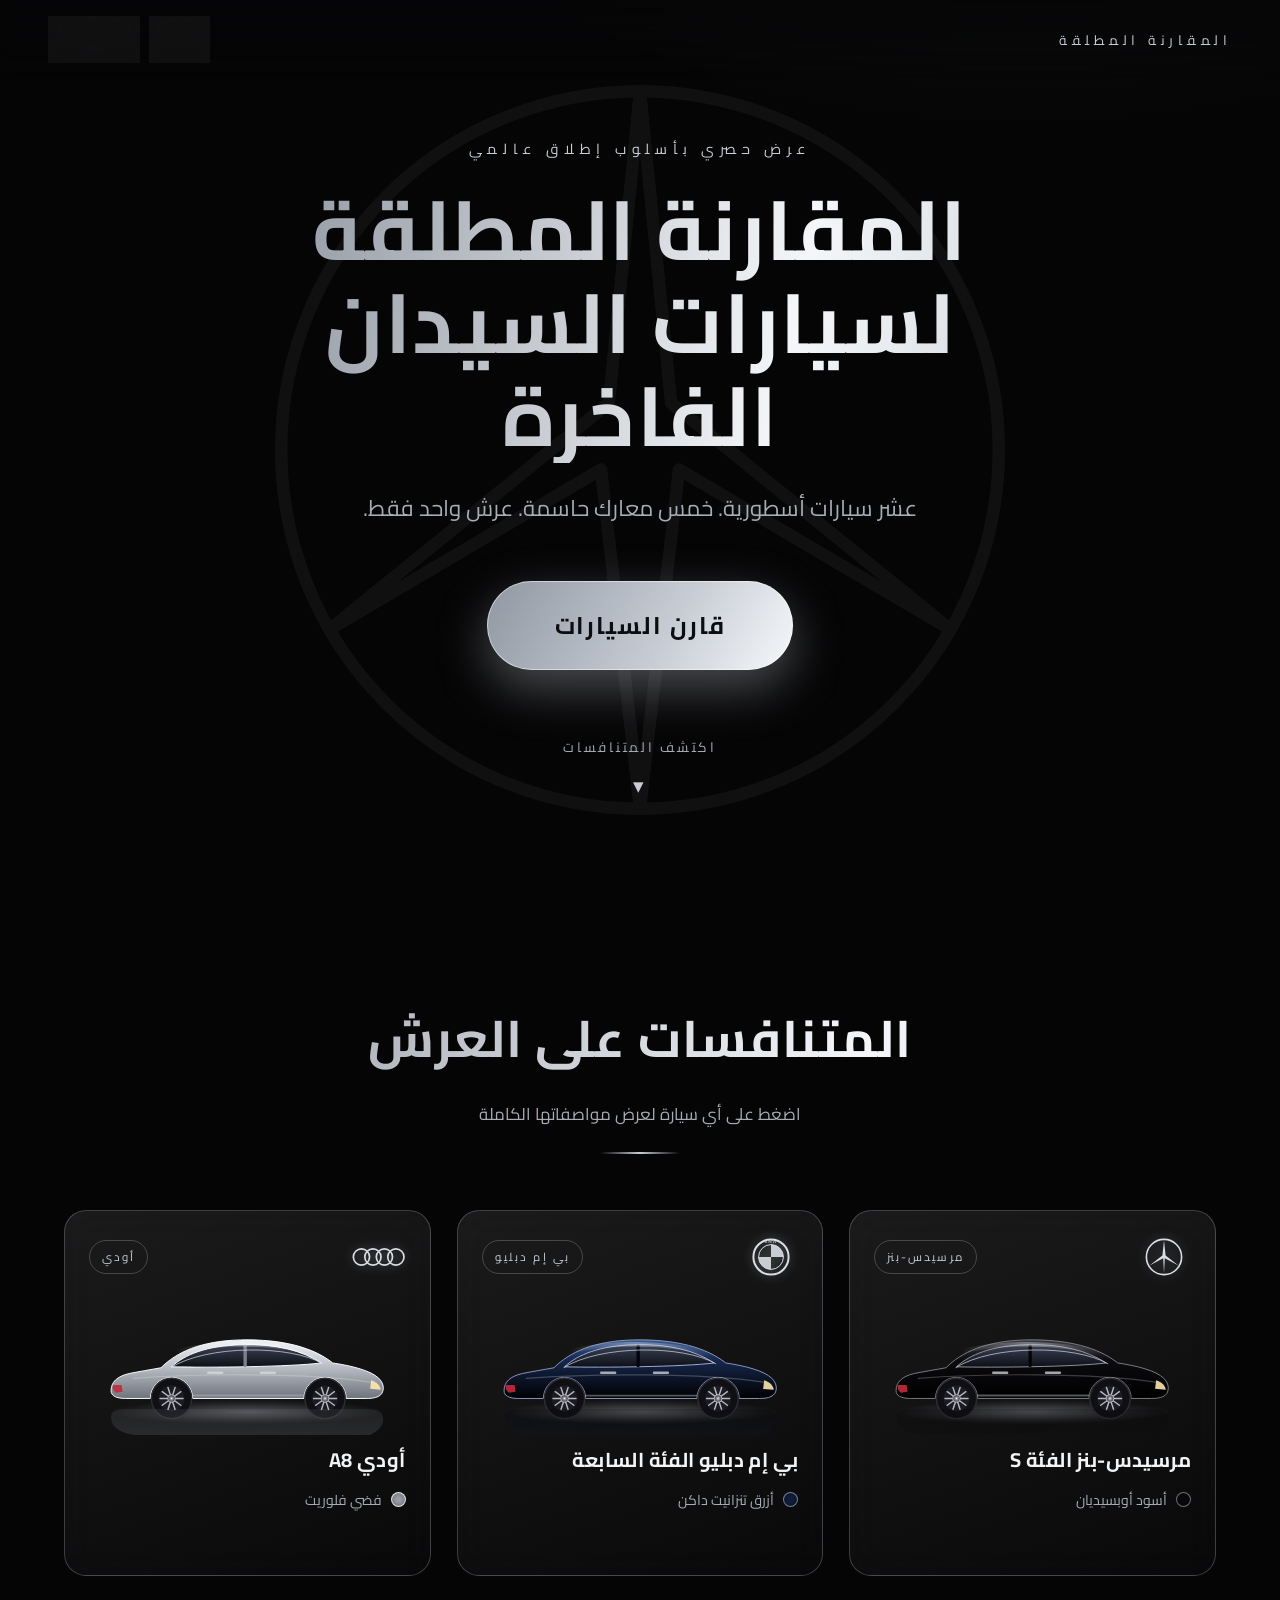
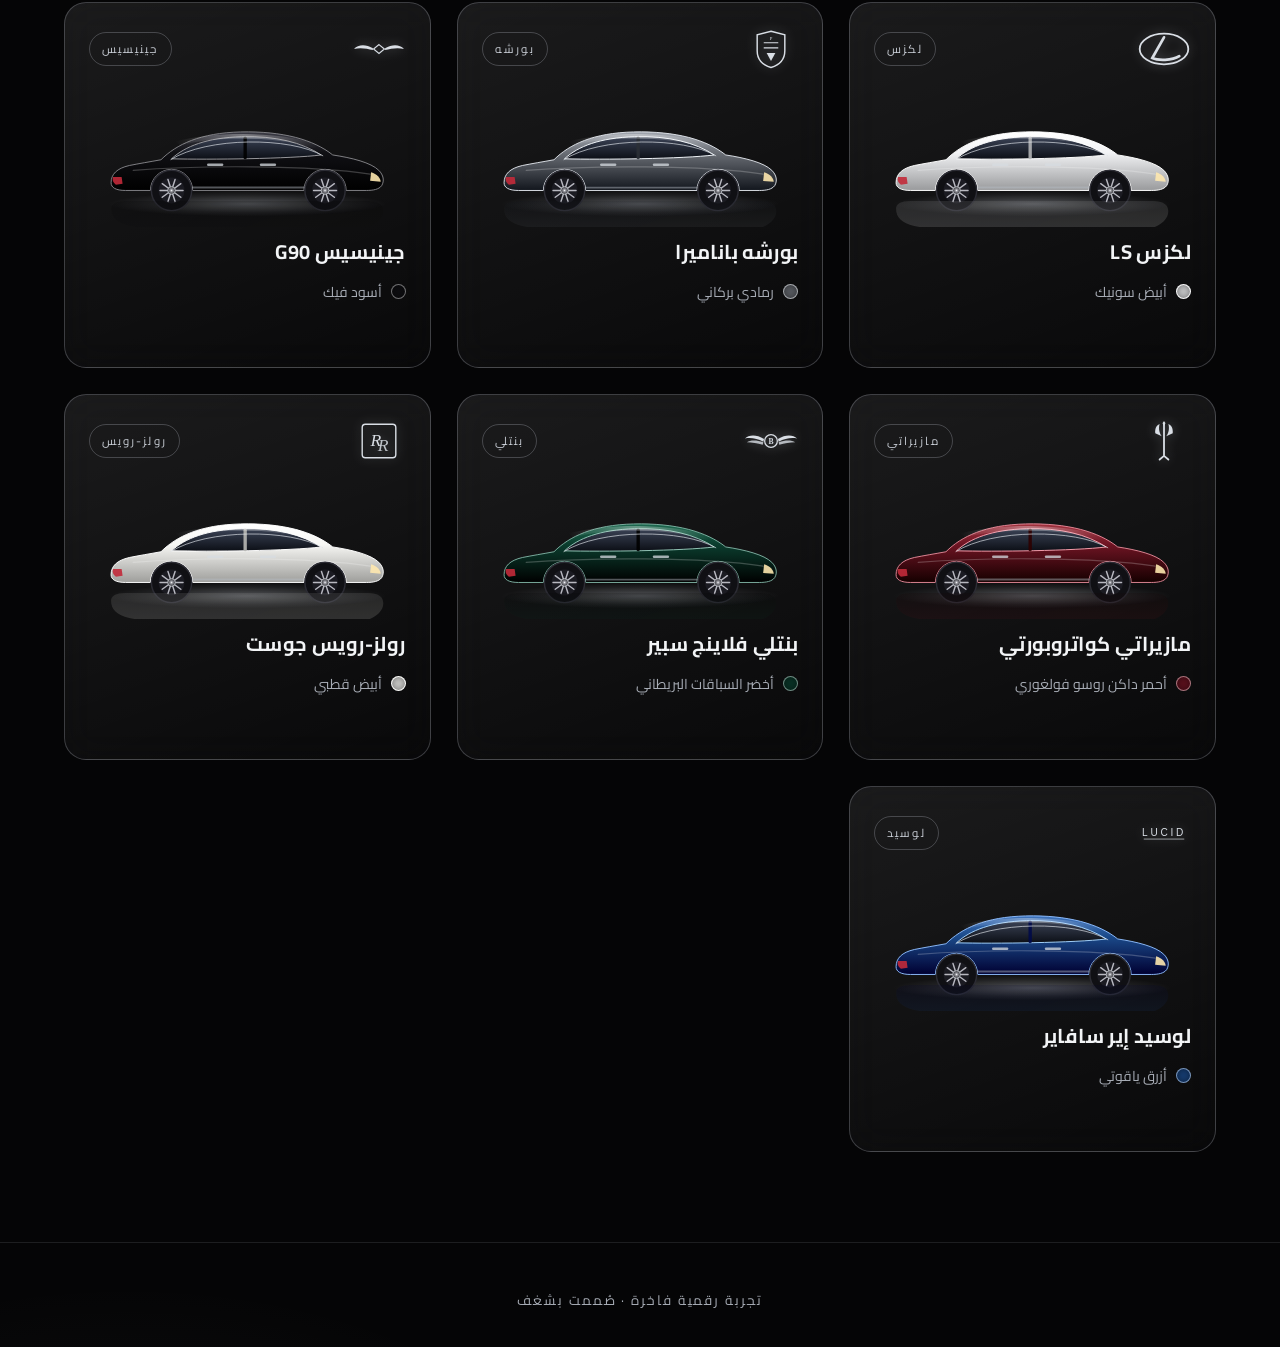
==== commit 9adb9ba1: "Replace sequential comparison with FIFA-style cards and one-shot ranking - Compare now shows all ten" ====
--- a/index.html
+++ b/index.html
@@ -61,64 +61,21 @@
     <div id="cars-grid" class="cars-grid"></div>
   </section>
 
-  <!-- Arena -->
+  <!-- Comparison arena: FIFA-style cards → animated 1–10 ranking -->
   <section id="arena">
     <div class="section-head">
       <h2 class="gold-text" data-i18n="arenaTitle">حلبة المقارنة</h2>
       <div class="head-rule"></div>
     </div>
-    <div class="arena-shell">
-      <div class="glass-panel">
-        <div id="category-banner" class="category-banner">
-          <div class="category-title">
-            <span id="cat-icon" class="cat-icon">💎</span>
-            <span id="cat-name">—</span>
-          </div>
-          <div class="category-progress"><span id="cat-count">0</span></div>
-          <div class="progress-track"><div id="progress-fill" class="progress-fill"></div></div>
-        </div>
-        <div id="bars" class="bars"></div>
-        <div class="skip-wrap">
-          <button id="skip-btn" class="chip-btn" data-i18n="skip">تخطّي إلى النتيجة ⏭</button>
-        </div>
-      </div>
-      <aside class="glass-panel standings">
-        <h3 data-i18n="liveStandings">الترتيب المباشر</h3>
-        <div id="standings-list" class="standings-list"></div>
-      </aside>
-    </div>
-  </section>
 
-  <!-- Finale -->
-  <section id="finale">
-    <div class="section-head">
-      <h2 class="gold-text" data-i18n="finalTitle">النتيجة النهائية</h2>
-      <div class="head-rule"></div>
-    </div>
+    <div id="fifa-grid" class="fifa-grid"></div>
 
-    <p class="suspense-title" data-i18n="suspense">لحظة الحسم…</p>
-    <div id="reveal-list" class="reveal-list"></div>
-
-    <div class="podium-stage">
-      <div class="spotlights" aria-hidden="true">
-        <span class="spot s1"></span>
-        <span class="spot s2"></span>
-      </div>
-      <div id="podium" class="podium"></div>
-    </div>
-
-    <div class="champion-titles">
+    <div id="champion-block" class="champion-block">
       <h2 class="gold-text" data-i18n="championTitle">ملكة سيارات السيدان الفاخرة</h2>
       <p data-i18n="championSubtitle">مرسيدس-بنز الفئة S تبقى المعيار الأعلى للفخامة التنفيذية.</p>
-    </div>
-
-    <div class="replay-wrap">
-      <button id="replay-btn" class="replay-btn" data-i18n="replay">🔁 إعادة المقارنة</button>
-    </div>
-
-    <div class="final-table">
-      <h3 data-i18n="fullRanking">الترتيب الكامل</h3>
-      <div id="final-table-list" class="reveal-list"></div>
+      <div class="replay-wrap">
+        <button id="replay-btn" class="replay-btn" data-i18n="replay">🔁 إعادة المقارنة</button>
+      </div>
     </div>
   </section>
 
--- a/css/style.css
+++ b/css/style.css
@@ -668,3 +668,105 @@
 .modal-hero .emblem img.brand-logo { max-height: 52px; }
 .reveal-row .emblem img.brand-logo { max-height: 30px; }
 .podium-car .car-media { width: min(100%, 330px); margin: 0 auto; }
+
+
+/* ---------- FIFA-style comparison cards ---------- */
+.fifa-grid {
+  display: grid;
+  grid-template-columns: repeat(auto-fill, minmax(250px, 1fr));
+  gap: 24px;
+  max-width: 1500px; margin: 0 auto;
+  padding-top: 46px; /* room for the champion's crown */
+}
+.fifa-card {
+  position: relative;
+  border-radius: 18px;
+  padding: 18px 16px 16px;
+  border: 1.5px solid transparent;
+  background:
+    linear-gradient(165deg, rgba(34, 37, 43, 0.96), rgba(12, 13, 16, 0.98)) padding-box,
+    linear-gradient(155deg, #f4f6f9, #565c66 45%, #aab2bd 70%, #f4f6f9) border-box;
+  box-shadow: 0 18px 44px rgba(0, 0, 0, 0.55);
+  cursor: pointer;
+  animation: cardDeal 0.6s var(--ease) both;
+  transition: box-shadow 0.4s var(--ease);
+}
+.fifa-card:hover { box-shadow: 0 24px 60px rgba(0, 0, 0, 0.7), 0 0 30px rgba(206, 212, 221, 0.12); }
+@keyframes cardDeal {
+  from { opacity: 0; transform: translateY(36px) scale(0.94); }
+  to { opacity: 1; transform: none; }
+}
+
+.fifa-top { display: flex; align-items: center; justify-content: space-between; gap: 10px; }
+.fifa-ovr { text-align: center; line-height: 1; }
+.fifa-ovr .num {
+  display: block; font-size: 2.3rem; font-weight: 800;
+  color: var(--gold-light); font-variant-numeric: tabular-nums;
+}
+.fifa-ovr .lbl { font-size: 0.62rem; letter-spacing: 0.3em; color: var(--muted); }
+.fifa-card .car-media { margin: 12px auto 4px; }
+.fifa-card h3 { text-align: center; font-size: 1.02rem; margin-top: 8px; }
+
+.fifa-stats { display: grid; gap: 8px; margin-top: 12px; }
+.fstat {
+  display: grid; grid-template-columns: 92px 1fr 34px;
+  align-items: center; gap: 8px; font-size: 0.78rem;
+}
+.fstat .fs-label { color: var(--muted); white-space: nowrap; overflow: hidden; text-overflow: ellipsis; }
+.fstat .bar-track { height: 9px; }
+.fstat .fs-val {
+  font-weight: 700; color: var(--gold-light); text-align: end;
+  font-variant-numeric: tabular-nums;
+}
+
+/* rank badge (revealed when the grid enters ranked state) */
+.rank-badge {
+  position: absolute; top: -15px; inset-inline-start: -10px;
+  width: 46px; height: 46px; border-radius: 50%;
+  display: grid; place-items: center;
+  font-size: 1.3rem; font-weight: 800; color: #0b0d10;
+  background: linear-gradient(150deg, #f8fafc, #9aa1ab);
+  box-shadow: 0 8px 22px rgba(0, 0, 0, 0.55);
+  transform: scale(0);
+  transition: transform 0.5s cubic-bezier(0.34, 1.56, 0.64, 1);
+  z-index: 3;
+}
+.fifa-grid.ranked .rank-badge { transform: scale(1); }
+
+/* champion card: gold frame, glow, crown */
+.fifa-card.champ {
+  background:
+    linear-gradient(165deg, rgba(44, 38, 22, 0.97), rgba(14, 12, 6, 0.98)) padding-box,
+    linear-gradient(155deg, #f6dc8d, #8a6d1d 45%, #d4af37 70%, #f6dc8d) border-box;
+  box-shadow: 0 22px 60px rgba(0, 0, 0, 0.65), 0 0 46px rgba(212, 175, 55, 0.30);
+}
+.fifa-card.champ .rank-badge {
+  background: linear-gradient(150deg, #f6dc8d, #d4af37);
+  box-shadow: 0 8px 24px rgba(212, 175, 55, 0.5);
+}
+.fifa-card.champ .fifa-ovr .num { color: #f6dc8d; }
+.crown-mini {
+  position: absolute; top: -46px; left: 50%;
+  transform: translateX(-50%) translateY(-36px) rotate(-14deg);
+  font-size: 2.6rem; opacity: 0; z-index: 4;
+  filter: drop-shadow(0 6px 16px rgba(212, 175, 55, 0.85));
+  transition: all 0.8s cubic-bezier(0.34, 1.56, 0.64, 1) 0.35s;
+  pointer-events: none;
+}
+.fifa-card.champ .crown-mini { opacity: 1; transform: translateX(-50%) rotate(0); }
+
+/* champion block under the ranked grid */
+.champion-block {
+  text-align: center; margin-top: 72px;
+  opacity: 0; transform: translateY(26px);
+  transition: all 0.9s var(--ease) 0.4s;
+  pointer-events: none;
+}
+#arena.won .champion-block { opacity: 1; transform: none; pointer-events: auto; }
+.champion-block h2 { font-size: clamp(1.9rem, 5vw, 3.6rem); }
+.champion-block p { color: var(--muted); margin-top: 14px; font-size: clamp(1rem, 2.2vw, 1.25rem); }
+.champion-block .replay-wrap { opacity: 1; margin-top: 34px; }
+
+@media (max-width: 480px) {
+  .fstat { grid-template-columns: 78px 1fr 30px; font-size: 0.72rem; }
+}
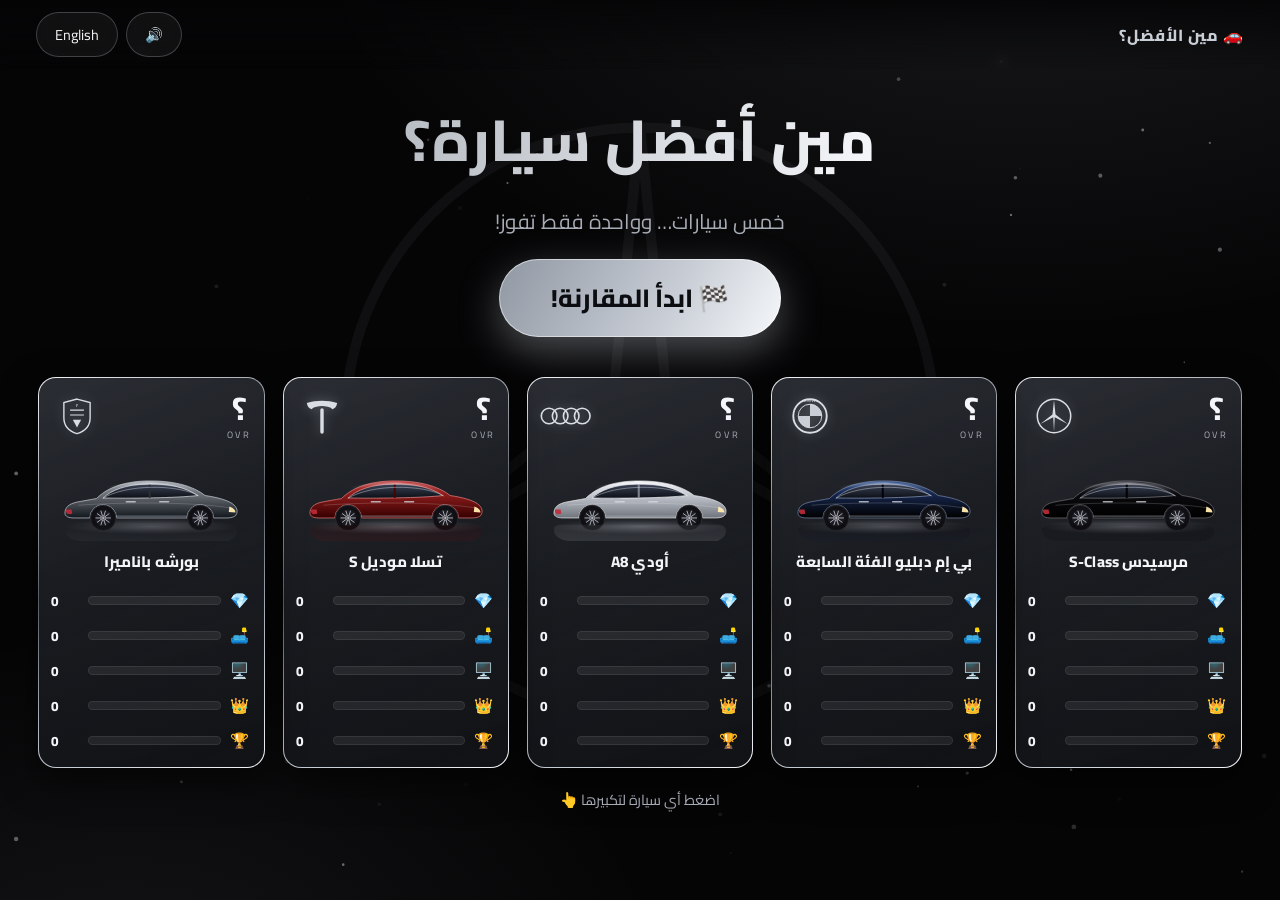
==== commit eac2c065: "Redesign as a kid-friendly one-screen comparison with 5 cars - Single compact screen, no long scroll" ====
--- a/index.html
+++ b/index.html
@@ -3,8 +3,8 @@
 <head>
   <meta charset="UTF-8" />
   <meta name="viewport" content="width=device-width, initial-scale=1.0" />
-  <title>المقارنة المطلقة لسيارات السيدان الفاخرة | Ultimate Luxury Sedan Comparison</title>
-  <meta name="description" content="مقارنة تفاعلية فاخرة بين أفضل عشر سيارات سيدان تنفيذية في العالم — An interactive premium comparison of the world's top luxury executive sedans." />
+  <title>مين أفضل سيارة؟ | Who's the Best Car?</title>
+  <meta name="description" content="مقارنة سهلة وممتعة بين خمس سيارات — اضغط زرًا واحدًا واعرف مَن الأفضل! A fun one-tap comparison of five cars." />
   <link rel="preconnect" href="https://fonts.googleapis.com" />
   <link rel="preconnect" href="https://fonts.gstatic.com" crossorigin />
   <link href="https://fonts.googleapis.com/css2?family=Cairo:wght@400;700;800&display=swap" rel="stylesheet" />
@@ -13,28 +13,28 @@
 </head>
 <body>
 
-  <!-- Ambient gold particle background -->
+  <!-- Ambient chrome particles -->
   <canvas id="particles" aria-hidden="true"></canvas>
 
   <!-- Loading screen -->
   <div id="loader" aria-hidden="true">
     <div class="loader-inner">
       <div class="loader-ring"></div>
-      <div class="loader-text" data-i18n="loading">جارٍ تجهيز التجربة الفاخرة…</div>
+      <div class="loader-text" data-i18n="loading">لحظة… نجهّز السيارات 🚗</div>
     </div>
   </div>
 
   <!-- Top bar -->
   <header class="topbar">
-    <div class="brand" data-i18n="brand">المقارنة المطلقة</div>
+    <div class="brand" data-i18n="brand">🚗 مين الأفضل؟</div>
     <div class="topbar-actions">
       <button id="sound-btn" class="chip-btn" aria-label="Sound on/off">🔊</button>
       <button id="lang-btn" class="chip-btn" data-i18n="langButton">English</button>
     </div>
   </header>
 
-  <!-- Hero -->
-  <section class="hero">
+  <!-- One compact screen -->
+  <main class="kid-main">
     <div class="hero-star" aria-hidden="true">
       <svg viewBox="0 0 100 100" xmlns="http://www.w3.org/2000/svg">
         <circle cx="50" cy="50" r="46" fill="none" stroke="#cfd4dc" stroke-width="1.6"/>
@@ -42,55 +42,35 @@
               d="M50 4 L54 44 L89.8 73 L55 52.5 L50 96 L45 52.5 L10.2 73 L46 44 Z"/>
       </svg>
     </div>
-    <div>
-      <div class="hero-kicker" data-i18n="heroKicker">عرض حصري بأسلوب إطلاق عالمي</div>
-      <h1 class="gold-text" data-i18n="heroTitle">المقارنة المطلقة لسيارات السيدان الفاخرة</h1>
-      <p class="hero-sub" data-i18n="heroSubtitle">عشر سيارات أسطورية. خمس معارك حاسمة. عرش واحد فقط.</p>
-      <button id="compare-btn" class="compare-btn" data-i18n="compareBtn">قارن السيارات</button>
-      <div class="scroll-hint" data-i18n="scrollHint">اكتشف المتنافسات</div>
+
+    <h1 class="gold-text" data-i18n="heroTitle">مين أفضل سيارة؟</h1>
+
+    <div id="intro" class="intro">
+      <p class="hero-sub" data-i18n="heroSubtitle">خمس سيارات… وواحدة فقط تفوز!</p>
+      <button id="compare-btn" class="compare-btn" data-i18n="compareBtn">🏁 ابدأ المقارنة!</button>
     </div>
-  </section>
 
-  <!-- Contenders -->
-  <section id="contenders">
-    <div class="section-head">
-      <h2 class="gold-text" data-i18n="contendersTitle">المتنافسات على العرش</h2>
-      <p data-i18n="contendersSub">اضغط على أي سيارة لعرض مواصفاتها الكاملة</p>
-      <div class="head-rule"></div>
-    </div>
-    <div id="cars-grid" class="cars-grid"></div>
-  </section>
-
-  <!-- Comparison arena: FIFA-style cards → animated 1–10 ranking -->
-  <section id="arena">
-    <div class="section-head">
-      <h2 class="gold-text" data-i18n="arenaTitle">حلبة المقارنة</h2>
-      <div class="head-rule"></div>
+    <div id="champion-block" class="champion-block">
+      <h2 class="gold-text" data-i18n="championTitle">مرسيدس هي الأفضل! 👑</h2>
+      <p data-i18n="championSubtitle">جمعت أعلى النقاط وفازت بالتاج!</p>
+      <button id="replay-btn" class="replay-btn" data-i18n="replay">🔁 العب من جديد</button>
     </div>
 
     <div id="fifa-grid" class="fifa-grid"></div>
 
-    <div id="champion-block" class="champion-block">
-      <h2 class="gold-text" data-i18n="championTitle">ملكة سيارات السيدان الفاخرة</h2>
-      <p data-i18n="championSubtitle">مرسيدس-بنز الفئة S تبقى المعيار الأعلى للفخامة التنفيذية.</p>
-      <div class="replay-wrap">
-        <button id="replay-btn" class="replay-btn" data-i18n="replay">🔁 إعادة المقارنة</button>
-      </div>
-    </div>
-  </section>
+    <p class="tap-hint" data-i18n="tapHint">اضغط أي سيارة لتكبيرها 👆</p>
+  </main>
 
   <!-- Confetti overlay -->
   <canvas id="confetti" aria-hidden="true"></canvas>
 
-  <!-- Car detail modal -->
+  <!-- Car popup: big photo + scores -->
   <div id="modal-backdrop" class="modal-backdrop" role="dialog" aria-modal="true">
     <div class="modal">
-      <button id="modal-close" class="modal-close" data-i18n-label="close" aria-label="Close">✕</button>
+      <button id="modal-close" class="modal-close" aria-label="Close">✕</button>
       <div id="modal-content"></div>
     </div>
   </div>
-
-  <footer data-i18n="footer">تجربة رقمية فاخرة · صُممت بشغف</footer>
 
   <script src="js/data.js"></script>
   <script src="js/visuals.js"></script>
--- a/css/style.css
+++ b/css/style.css
@@ -1,25 +1,21 @@
 /* =========================================================
-   Ultimate Luxury Sedan Comparison — Stylesheet
-   Dark-only · Mercedes-inspired Black & Chrome · Glassmorphism
-   (Gold is reserved exclusively for the champion's coronation)
+   Who's the Best Car? — Stylesheet
+   Mercedes-inspired Black & Chrome · one compact screen
+   (Gold is reserved for the winner's coronation)
    ========================================================= */
 
 :root {
   --bg: #050506;
-  --bg-2: #0b0b0f;
-  --gold: #c9ced6;
-  --gold-light: #f4f6f9;
-  --gold-deep: #78808b;
+  --chrome: #c9ced6;
+  --chrome-light: #f4f6f9;
+  --chrome-deep: #78808b;
   --ink: #f2f4f6;
   --muted: #a7acb5;
   --glass: rgba(255, 255, 255, 0.05);
-  --glass-strong: rgba(255, 255, 255, 0.09);
   --glass-border: rgba(206, 212, 221, 0.25);
-  --shadow: 0 24px 60px rgba(0, 0, 0, 0.65);
-  --radius: 22px;
-  --font-latin: "Helvetica Neue", "Segoe UI", Arial, sans-serif;
-  --font-ar: "Cairo", "Segoe UI", Tahoma, sans-serif;
-  --font-ui: "Cairo", "Avenir Next", "Segoe UI", sans-serif;
+  --gold: #d4af37;
+  --gold-light: #f6dc8d;
+  --font-ui: "Cairo", "Segoe UI", Tahoma, sans-serif;
   --ease: cubic-bezier(0.22, 1, 0.36, 1);
 }
 
@@ -37,592 +33,361 @@
   overflow-x: hidden;
   min-height: 100vh;
 }
-html[lang="ar"] body { font-family: var(--font-ar); }
 
 ::selection { background: rgba(206, 212, 221, 0.35); }
 
-h1, h2, h3 { font-weight: 700; letter-spacing: 0.02em; }
-html[lang="en"] h1, html[lang="en"] h2 { font-family: var(--font-latin); }
-
+h1, h2, h3 { font-weight: 800; letter-spacing: 0.01em; }
 img, svg { max-width: 100%; display: block; }
 button { font: inherit; cursor: pointer; border: none; background: none; color: inherit; }
 
 .gold-text {
-  background: linear-gradient(100deg, #8b929c 0%, var(--gold-light) 35%, var(--gold) 55%, #ffffff 75%, #9aa1ab 100%);
+  background: linear-gradient(100deg, #8b929c 0%, var(--chrome-light) 35%, var(--chrome) 55%, #ffffff 75%, #9aa1ab 100%);
   background-size: 200% auto;
   -webkit-background-clip: text;
   background-clip: text;
   color: transparent;
-  animation: goldShimmer 6s linear infinite;
-}
-@keyframes goldShimmer { to { background-position: 200% center; } }
-
-/* ---------- Particle canvas ---------- */
-#particles {
-  position: fixed; inset: 0; z-index: 0; pointer-events: none;
-}
+  animation: shimmer 6s linear infinite;
+}
+@keyframes shimmer { to { background-position: 200% center; } }
+
+/* ---------- Background layers ---------- */
+#particles { position: fixed; inset: 0; z-index: 0; pointer-events: none; }
+#confetti { position: fixed; inset: 0; z-index: 60; pointer-events: none; }
+
+.hero-star {
+  position: absolute; inset: 0;
+  display: grid; place-items: center;
+  pointer-events: none; z-index: -1;
+}
+.hero-star svg {
+  width: min(80vmin, 640px); height: min(80vmin, 640px);
+  opacity: 0.05;
+  animation: starSpin 90s linear infinite;
+}
+@keyframes starSpin { to { transform: rotate(360deg); } }
 
 /* ---------- Loading screen ---------- */
 #loader {
   position: fixed; inset: 0; z-index: 100;
   display: grid; place-items: center;
   background: var(--bg);
-  transition: opacity 0.8s var(--ease), visibility 0.8s;
+  transition: opacity 0.7s var(--ease), visibility 0.7s;
 }
 #loader.hidden { opacity: 0; visibility: hidden; }
 .loader-inner { text-align: center; }
 .loader-ring {
-  width: 92px; height: 92px; margin: 0 auto 26px;
+  width: 84px; height: 84px; margin: 0 auto 22px;
   border-radius: 50%;
   border: 2px solid rgba(206, 212, 221, 0.18);
-  border-top-color: var(--gold);
+  border-top-color: var(--chrome);
   animation: spin 1.1s linear infinite;
   position: relative;
 }
 .loader-ring::after {
-  content: "★";
+  content: "🚗";
   position: absolute; inset: 0;
   display: grid; place-items: center;
-  color: var(--gold); font-size: 1.6rem;
+  font-size: 1.6rem;
   animation: spin 1.1s linear infinite reverse;
 }
 @keyframes spin { to { transform: rotate(360deg); } }
-.loader-text { color: var(--muted); letter-spacing: 0.14em; font-size: 0.95rem; }
+.loader-text { color: var(--muted); letter-spacing: 0.1em; font-size: 1rem; }
 
 /* ---------- Top bar ---------- */
 .topbar {
   position: fixed; top: 0; inset-inline: 0; z-index: 50;
   display: flex; align-items: center; justify-content: space-between;
-  padding: 16px clamp(16px, 4vw, 48px);
-  background: linear-gradient(to bottom, rgba(5, 5, 6, 0.85), transparent);
+  padding: 12px clamp(14px, 3vw, 36px);
+  background: linear-gradient(to bottom, rgba(5, 5, 6, 0.9), transparent);
   backdrop-filter: blur(6px);
   -webkit-backdrop-filter: blur(6px);
 }
-.topbar .brand {
-  font-size: 0.85rem; letter-spacing: 0.35em; color: var(--gold);
-  text-transform: uppercase;
-}
-.topbar-actions { display: flex; gap: 10px; }
+.topbar .brand { font-size: 1rem; font-weight: 800; color: var(--chrome); letter-spacing: 0.06em; }
+.topbar-actions { display: flex; gap: 8px; }
 .chip-btn {
-  padding: 9px 20px; border-radius: 999px;
+  padding: 8px 18px; border-radius: 999px;
   border: 1px solid var(--glass-border);
   background: var(--glass);
   backdrop-filter: blur(14px);
   -webkit-backdrop-filter: blur(14px);
-  color: var(--ink); font-size: 0.9rem; letter-spacing: 0.05em;
+  color: var(--ink); font-size: 0.9rem;
   transition: all 0.35s var(--ease);
 }
 .chip-btn:hover {
   background: rgba(206, 212, 221, 0.16);
-  border-color: var(--gold);
+  border-color: var(--chrome);
   transform: translateY(-2px);
-  box-shadow: 0 8px 24px rgba(206, 212, 221, 0.2);
-}
-
-/* ---------- Hero ---------- */
-.hero {
+}
+
+/* ---------- Main: one compact screen ---------- */
+.kid-main {
   position: relative; z-index: 1;
-  min-height: 100vh;
-  display: grid; place-items: center;
+  max-width: 1500px;
+  margin: 0 auto;
+  padding: 86px clamp(12px, 3vw, 40px) 30px;
   text-align: center;
-  padding: 120px 24px 80px;
-}
-.hero-kicker {
-  color: var(--gold); letter-spacing: 0.4em; text-transform: uppercase;
-  font-size: clamp(0.7rem, 1.4vw, 0.9rem);
-  margin-bottom: 22px;
-  animation: riseIn 1s var(--ease) 0.2s both;
-}
-.hero h1 {
-  font-size: clamp(2.4rem, 6.5vw, 5.4rem);
-  line-height: 1.12;
-  max-width: 18ch; margin-inline: auto;
-  animation: riseIn 1s var(--ease) 0.35s both;
-}
+}
+.kid-main h1 {
+  font-size: clamp(2rem, 5.2vw, 3.6rem);
+  animation: riseIn 0.9s var(--ease) 0.15s both;
+}
+@keyframes riseIn {
+  from { opacity: 0; transform: translateY(28px); }
+  to { opacity: 1; transform: none; }
+}
+
+.intro { animation: riseIn 0.9s var(--ease) 0.3s both; }
 .hero-sub {
-  margin-top: 24px; color: var(--muted);
-  font-size: clamp(1rem, 2.2vw, 1.4rem);
-  animation: riseIn 1s var(--ease) 0.5s both;
-}
-@keyframes riseIn {
-  from { opacity: 0; transform: translateY(34px); }
-  to { opacity: 1; transform: none; }
-}
+  margin-top: 8px; color: var(--muted);
+  font-size: clamp(1rem, 2.4vw, 1.3rem);
+}
+body.won .intro { display: none; }
 
 .compare-btn {
-  margin-top: 52px;
+  margin-top: 18px;
   position: relative;
-  padding: 22px 68px;
-  font-size: clamp(1.15rem, 2.4vw, 1.5rem);
-  font-weight: 700; letter-spacing: 0.08em;
+  padding: 16px 52px;
+  font-size: clamp(1.2rem, 2.6vw, 1.55rem);
+  font-weight: 800;
   color: #0b0d10;
-  background: linear-gradient(120deg, #8f97a2, var(--gold) 30%, #f8fafc 50%, var(--gold) 70%, #8f97a2);
+  background: linear-gradient(120deg, #8f97a2, var(--chrome) 30%, #f8fafc 50%, var(--chrome) 70%, #8f97a2);
   background-size: 220% auto;
   border-radius: 999px;
-  box-shadow: 0 0 0 1px rgba(255, 255, 255, 0.5) inset, 0 18px 50px rgba(206, 212, 221, 0.35);
+  box-shadow: 0 0 0 1px rgba(255, 255, 255, 0.5) inset, 0 14px 40px rgba(206, 212, 221, 0.35);
   transition: transform 0.4s var(--ease), box-shadow 0.4s var(--ease), background-position 0.6s;
-  animation: riseIn 1s var(--ease) 0.65s both, btnPulse 3s ease-in-out 1.8s infinite;
+  animation: btnPulse 2.6s ease-in-out 1s infinite;
   overflow: hidden;
 }
-.compare-btn:hover {
-  transform: translateY(-4px) scale(1.03);
+.compare-btn:hover:not(:disabled) {
+  transform: translateY(-3px) scale(1.04);
   background-position: 100% center;
-  box-shadow: 0 0 0 1px rgba(255, 255, 255, 0.7) inset, 0 26px 70px rgba(206, 212, 221, 0.5);
-}
+}
+.compare-btn:disabled { opacity: 0.6; cursor: default; animation: none; }
 .compare-btn::after {
   content: ""; position: absolute; inset: 0;
   background: linear-gradient(110deg, transparent 30%, rgba(255, 255, 255, 0.55) 50%, transparent 70%);
   transform: translateX(-120%);
-  animation: sheen 3.4s ease 2s infinite;
+  animation: sheen 3s ease 1.6s infinite;
 }
 html[dir="rtl"] .compare-btn::after { animation-name: sheenRtl; }
 @keyframes sheen { 10% { transform: translateX(-120%); } 45%, 100% { transform: translateX(120%); } }
 @keyframes sheenRtl { 10% { transform: translateX(120%); } 45%, 100% { transform: translateX(-120%); } }
 @keyframes btnPulse {
-  0%, 100% { box-shadow: 0 0 0 1px rgba(255,255,255,.5) inset, 0 18px 50px rgba(206,212,221,.35); }
-  50% { box-shadow: 0 0 0 1px rgba(255,255,255,.5) inset, 0 18px 70px rgba(206,212,221,.6); }
-}
-
-.scroll-hint {
-  margin-top: 64px; color: var(--muted); font-size: 0.85rem; letter-spacing: 0.2em;
-  animation: riseIn 1s var(--ease) 0.9s both;
-}
-.scroll-hint::after {
-  content: "▾"; display: block; color: var(--gold); font-size: 1.3rem; margin-top: 6px;
-  animation: bob 1.8s ease-in-out infinite;
-}
-@keyframes bob { 50% { transform: translateY(7px); } }
-
-/* ---------- Sections ---------- */
-section { position: relative; z-index: 1; padding: 90px clamp(16px, 5vw, 64px); }
-.section-head { text-align: center; margin-bottom: 56px; }
-.section-head h2 { font-size: clamp(1.8rem, 4.4vw, 3.2rem); }
-.section-head p { color: var(--muted); margin-top: 12px; font-size: 1.05rem; }
-.head-rule {
-  width: 80px; height: 2px; margin: 22px auto 0;
-  background: linear-gradient(90deg, transparent, var(--gold), transparent);
-}
-
-/* ---------- Car cards ---------- */
-.cars-grid {
+  0%, 100% { box-shadow: 0 0 0 1px rgba(255,255,255,.5) inset, 0 14px 40px rgba(206,212,221,.35); }
+  50% { box-shadow: 0 0 0 1px rgba(255,255,255,.5) inset, 0 14px 60px rgba(206,212,221,.6); }
+}
+
+/* ---------- Champion banner (replaces the intro when won) ---------- */
+.champion-block {
+  display: none;
+  animation: riseIn 0.8s var(--ease) both;
+}
+body.won .champion-block { display: block; }
+.champion-block h2 { font-size: clamp(1.7rem, 4.6vw, 3rem); }
+.champion-block p { color: var(--muted); margin-top: 6px; font-size: clamp(0.95rem, 2.2vw, 1.2rem); }
+.replay-btn {
+  margin-top: 14px;
+  padding: 12px 36px; border-radius: 999px;
+  border: 1px solid var(--gold);
+  background: rgba(212, 175, 55, 0.12);
+  color: var(--gold-light); font-size: 1.05rem; font-weight: 700;
+  transition: all 0.4s var(--ease);
+}
+.replay-btn:hover {
+  background: rgba(212, 175, 55, 0.24);
+  transform: translateY(-2px);
+  box-shadow: 0 12px 34px rgba(212, 175, 55, 0.3);
+}
+
+.tap-hint {
+  margin-top: 18px; color: var(--muted); font-size: 0.9rem;
+  animation: riseIn 0.9s var(--ease) 0.6s both;
+}
+
+/* ---------- The five car cards ---------- */
+.fifa-grid {
   display: grid;
-  grid-template-columns: repeat(auto-fill, minmax(300px, 1fr));
-  gap: 26px;
-  max-width: 1500px; margin: 0 auto;
-}
-.car-card {
+  grid-template-columns: repeat(5, 1fr);
+  gap: 18px;
+  margin-top: 40px; /* room for the crown */
+}
+.fifa-card {
   position: relative;
-  border-radius: var(--radius);
-  border: 1px solid var(--glass-border);
-  background: linear-gradient(160deg, var(--glass-strong), rgba(255, 255, 255, 0.02));
-  backdrop-filter: blur(18px);
-  -webkit-backdrop-filter: blur(18px);
-  padding: 26px 24px 24px;
-  overflow: hidden;
+  border-radius: 18px;
+  padding: 14px 12px 12px;
+  border: 1.5px solid transparent;
+  background:
+    linear-gradient(165deg, rgba(34, 37, 43, 0.96), rgba(12, 13, 16, 0.98)) padding-box,
+    linear-gradient(155deg, #f4f6f9, #565c66 45%, #aab2bd 70%, #f4f6f9) border-box;
+  box-shadow: 0 14px 36px rgba(0, 0, 0, 0.55);
   cursor: pointer;
-  transition: transform 0.5s var(--ease), box-shadow 0.5s var(--ease), border-color 0.5s;
-  opacity: 0; transform: translateY(40px);
-}
-.car-card.in-view { opacity: 1; transform: none; }
-.car-card:hover {
-  transform: translateY(-10px);
-  border-color: var(--gold);
-  box-shadow: 0 30px 70px rgba(0, 0, 0, 0.7), 0 0 40px rgba(206, 212, 221, 0.14);
-}
-.car-card::before {
-  content: ""; position: absolute; inset: 0;
-  background: radial-gradient(420px 200px at 50% 0%, rgba(206, 212, 221, 0.12), transparent 70%);
-  opacity: 0; transition: opacity 0.5s;
-}
-.car-card:hover::before { opacity: 1; }
-
-.card-top { display: flex; align-items: center; justify-content: space-between; gap: 12px; }
-.emblem { display: inline-flex; width: 54px; height: 40px; align-items: center; justify-content: center; }
+  animation: cardDeal 0.55s var(--ease) both;
+  transition: box-shadow 0.4s var(--ease);
+}
+.fifa-card:hover { box-shadow: 0 20px 50px rgba(0, 0, 0, 0.7), 0 0 26px rgba(206, 212, 221, 0.12); }
+@keyframes cardDeal {
+  from { opacity: 0; transform: translateY(30px) scale(0.94); }
+  to { opacity: 1; transform: none; }
+}
+
+.fifa-top { display: flex; align-items: center; justify-content: space-between; gap: 8px; }
+.fifa-ovr { text-align: center; line-height: 1; }
+.fifa-ovr .num {
+  display: block; font-size: 2rem; font-weight: 800;
+  color: var(--chrome-light); font-variant-numeric: tabular-nums;
+}
+.fifa-ovr .lbl { font-size: 0.58rem; letter-spacing: 0.28em; color: var(--muted); }
+
+.emblem { display: inline-flex; width: 52px; height: 38px; align-items: center; justify-content: center; }
 .emblem svg { width: 100%; height: 100%; filter: drop-shadow(0 0 6px rgba(206, 212, 221, 0.35)); }
-.card-rank-chip {
-  font-size: 0.72rem; letter-spacing: 0.18em; color: var(--gold);
-  border: 1px solid var(--glass-border); border-radius: 999px; padding: 5px 12px;
-  text-transform: uppercase;
-}
-.car-card .car-render { margin: 14px auto 6px; transition: transform 0.6s var(--ease); }
-.car-card:hover .car-render { transform: scale(1.05) translateX(6px); }
-html[dir="rtl"] .car-card:hover .car-render { transform: scale(1.05) translateX(-6px); }
-.car-card h3 { font-size: 1.25rem; margin-top: 6px; }
-.card-color { display: flex; align-items: center; gap: 9px; margin-top: 9px; color: var(--muted); font-size: 0.88rem; }
-.swatch {
-  width: 15px; height: 15px; border-radius: 50%;
-  border: 1px solid rgba(255, 255, 255, 0.4);
-  box-shadow: 0 0 10px rgba(0, 0, 0, 0.6) inset;
-}
-.card-cta {
-  margin-top: 14px; font-size: 0.82rem; color: var(--gold);
-  letter-spacing: 0.12em; opacity: 0; transform: translateY(6px);
-  transition: all 0.4s var(--ease);
-}
-.car-card:hover .card-cta { opacity: 1; transform: none; }
-
-/* ---------- Arena ---------- */
-#arena { display: none; }
-#arena.active { display: block; }
-
-.arena-shell {
-  max-width: 1500px; margin: 0 auto;
-  display: grid; grid-template-columns: 1fr 360px; gap: 26px;
-  align-items: start;
-}
-.glass-panel {
-  border-radius: var(--radius);
-  border: 1px solid var(--glass-border);
-  background: linear-gradient(160deg, var(--glass-strong), rgba(255, 255, 255, 0.02));
-  backdrop-filter: blur(18px);
-  -webkit-backdrop-filter: blur(18px);
-  box-shadow: var(--shadow);
-  padding: 28px;
-}
-
-.category-banner {
-  display: flex; align-items: center; justify-content: space-between;
-  gap: 16px; flex-wrap: wrap; margin-bottom: 24px;
-}
-.category-title {
-  display: flex; align-items: center; gap: 14px;
-  font-size: clamp(1.3rem, 3vw, 2rem); font-weight: 700;
-}
-.category-title .cat-icon {
-  display: grid; place-items: center;
-  width: 52px; height: 52px; border-radius: 14px;
-  background: rgba(206, 212, 221, 0.12);
-  border: 1px solid var(--glass-border);
-  font-size: 1.5rem;
-}
-.category-progress { color: var(--muted); font-size: 0.95rem; letter-spacing: 0.1em; }
-.progress-track {
-  grid-column: 1 / -1; width: 100%;
-  height: 4px; border-radius: 4px; background: rgba(255, 255, 255, 0.08);
-  overflow: hidden; margin-top: 4px;
-}
-.progress-fill {
-  height: 100%; width: 0;
-  background: linear-gradient(90deg, var(--gold-deep), var(--gold-light));
-  transition: width 0.6s var(--ease);
-}
-
-.cat-anim { animation: catPop 0.55s var(--ease); }
-@keyframes catPop {
-  0% { opacity: 0; transform: translateY(18px) scale(0.96); }
-  100% { opacity: 1; transform: none; }
-}
-
-/* score bars */
-.bars { display: grid; gap: 12px; }
-.bar-row {
-  display: grid; grid-template-columns: 190px 1fr 64px;
-  align-items: center; gap: 14px;
-}
-.bar-label { display: flex; align-items: center; gap: 10px; font-size: 0.92rem; }
-.bar-label .dot {
-  width: 12px; height: 12px; border-radius: 50%;
-  border: 1px solid rgba(255, 255, 255, 0.35); flex: none;
-}
+.emblem img.brand-logo {
+  max-height: 38px; max-width: 100%; width: auto; object-fit: contain;
+  background: rgba(248, 250, 252, 0.94);
+  padding: 4px 8px; border-radius: 8px;
+  box-shadow: 0 2px 10px rgba(0, 0, 0, 0.4);
+}
+
+.car-media { position: relative; margin: 10px auto 4px; }
+.car-media img.car-photo {
+  width: 100%; aspect-ratio: 16 / 9; object-fit: cover;
+  border-radius: 12px;
+  border: 1px solid rgba(255, 255, 255, 0.12);
+  box-shadow: 0 12px 30px rgba(0, 0, 0, 0.55);
+  background: #101216;
+  transition: transform 0.5s var(--ease);
+}
+.fifa-card:hover .car-media img.car-photo { transform: scale(1.04); }
+
+.fifa-card h3 { font-size: 0.95rem; margin-top: 6px; }
+
+.fifa-stats { display: grid; gap: 6px; margin-top: 10px; }
+.fstat {
+  display: grid; grid-template-columns: 24px 1fr 30px;
+  align-items: center; gap: 7px; font-size: 0.85rem;
+}
+.fstat .fs-icon { font-size: 0.95rem; }
 .bar-track {
-  height: 16px; border-radius: 999px;
-  background: rgba(255, 255, 255, 0.06);
+  height: 9px; border-radius: 999px;
+  background: rgba(255, 255, 255, 0.07);
   border: 1px solid rgba(255, 255, 255, 0.08);
   overflow: hidden;
 }
 .bar-fill {
   height: 100%; width: 0; border-radius: 999px;
-  background: linear-gradient(90deg, #5a616b, #aab2bd);
-  transition: width 0.9s var(--ease);
-  position: relative;
-}
-html[dir="rtl"] .bar-fill { background: linear-gradient(-90deg, #5a616b, #aab2bd); }
-.bar-row.winner .bar-fill {
-  background: linear-gradient(90deg, var(--gold-deep), var(--gold), var(--gold-light));
-  box-shadow: 0 0 18px rgba(206, 212, 221, 0.6);
-}
-.bar-row.winner .bar-label { color: var(--gold-light); }
-.bar-row.winner { animation: winnerFlash 0.8s var(--ease); }
-@keyframes winnerFlash { 30% { transform: scale(1.02); } }
-.bar-score {
-  font-variant-numeric: tabular-nums; text-align: end;
-  color: var(--muted); font-size: 0.95rem;
-}
-.bar-row.winner .bar-score { color: var(--gold-light); font-weight: 700; }
-.win-badge {
-  font-size: 0.68rem; color: #0b0d10; background: var(--gold);
-  padding: 2px 8px; border-radius: 999px; margin-inline-start: 6px;
-  animation: catPop 0.4s var(--ease);
-}
-
-/* live standings */
-.standings h3 {
-  font-size: 1.1rem; letter-spacing: 0.12em; text-transform: uppercase;
-  color: var(--gold); margin-bottom: 18px; text-align: center;
-}
-.standings-list { position: relative; }
-.standing-row {
-  position: absolute; inset-inline: 0;
-  display: grid; grid-template-columns: 30px 1fr auto;
-  align-items: center; gap: 10px;
-  height: 44px; padding: 0 12px;
-  border-radius: 12px;
-  background: rgba(255, 255, 255, 0.03);
-  border: 1px solid transparent;
-  transition: transform 0.7s var(--ease), background 0.4s, border-color 0.4s;
-  font-size: 0.9rem;
-}
-.standing-row .pos {
-  font-weight: 700; color: var(--muted); font-variant-numeric: tabular-nums;
-}
-.standing-row .pts {
-  font-variant-numeric: tabular-nums; color: var(--gold-light); font-weight: 700;
-}
-.standing-row.top1 {
-  background: linear-gradient(90deg, rgba(212, 175, 55, 0.20), rgba(212, 175, 55, 0.04));
-  border-color: #d4af37;
-}
-.standing-row.top1 .pos { color: #d4af37; }
-.standing-row .name { white-space: nowrap; overflow: hidden; text-overflow: ellipsis; }
-
-.skip-wrap { text-align: center; margin-top: 26px; }
-
-/* ---------- Finale ---------- */
-#finale { display: none; min-height: 100vh; }
-#finale.active { display: block; }
-
-.suspense-title {
-  text-align: center; font-size: clamp(1.6rem, 4vw, 2.6rem);
-  letter-spacing: 0.1em; margin-bottom: 40px;
-  animation: suspensePulse 1.6s ease-in-out infinite;
-}
-@keyframes suspensePulse { 50% { opacity: 0.55; } }
-
-.reveal-list {
-  max-width: 760px; margin: 0 auto 60px; display: grid; gap: 12px;
-}
-.reveal-row {
-  display: grid; grid-template-columns: 56px 54px 1fr auto;
-  align-items: center; gap: 14px;
-  padding: 13px 20px;
-  border-radius: 16px;
-  border: 1px solid var(--glass-border);
-  background: var(--glass);
-  backdrop-filter: blur(14px);
-  -webkit-backdrop-filter: blur(14px);
-  opacity: 0; transform: translateY(26px) scale(0.97);
-  transition: all 0.6s var(--ease);
-}
-.reveal-row.shown { opacity: 1; transform: none; }
-.reveal-row .rr-pos { font-size: 1.25rem; font-weight: 700; color: var(--muted); }
-.reveal-row .pts { color: var(--gold-light); font-variant-numeric: tabular-nums; font-weight: 700; }
-
-/* podium */
-.podium-stage {
-  position: relative;
-  max-width: 1100px; margin: 0 auto; padding: 40px 10px 30px;
-}
-.spotlights { position: absolute; inset: 0; overflow: hidden; pointer-events: none; }
-.spot {
-  position: absolute; top: -12%; width: 220px; height: 130%;
-  background: linear-gradient(to bottom, rgba(240, 245, 252, 0.20), transparent 75%);
-  clip-path: polygon(42% 0, 58% 0, 100% 100%, 0 100%);
-  transform-origin: top center;
-  filter: blur(3px);
-  opacity: 0; transition: opacity 1s;
-}
-.finale-won .spot { opacity: 1; }
-.spot.s1 { left: 12%; animation: sweep 5.5s ease-in-out infinite alternate; }
-.spot.s2 { right: 12%; animation: sweep 5.5s ease-in-out infinite alternate-reverse; }
-@keyframes sweep { from { transform: rotate(-14deg); } to { transform: rotate(14deg); } }
-
-.podium {
-  display: grid; grid-template-columns: repeat(3, 1fr);
-  align-items: end; gap: 20px;
-  direction: ltr; /* fixed visual layout: BMW left, Merc center, Rolls right */
-}
-.podium-slot { text-align: center; opacity: 0; transform: translateY(70px); transition: all 0.9s var(--ease); }
-.podium-slot.shown { opacity: 1; transform: none; }
-.podium-car { position: relative; margin-bottom: -6px; }
-.podium-car .car-render { width: min(100%, 320px); margin: 0 auto; }
-.podium-slot .p-name { font-weight: 700; font-size: 1.05rem; margin: 4px 0 2px; }
-.podium-slot .p-pts { color: var(--muted); font-size: 0.9rem; font-variant-numeric: tabular-nums; }
-.podium-block {
-  margin-top: 14px;
-  border-radius: 14px 14px 0 0;
-  border: 1px solid var(--glass-border); border-bottom: none;
-  background: linear-gradient(180deg, rgba(206, 212, 221, 0.2), rgba(206, 212, 221, 0.04));
-  display: grid; place-items: center;
-  font-size: 2.2rem; font-weight: 800; color: var(--gold);
-  text-shadow: 0 2px 14px rgba(206, 212, 221, 0.5);
-}
-.slot-1 .podium-block {
-  height: 190px;
-  background: linear-gradient(180deg, rgba(212, 175, 55, 0.28), rgba(212, 175, 55, 0.05));
-  border-color: rgba(212, 175, 55, 0.55);
-  color: #d4af37;
-}
-.slot-2 .podium-block { height: 138px; }
-.slot-3 .podium-block { height: 104px; }
-
-/* champion effects */
-.crown {
-  position: absolute; left: 50%; top: -34px;
-  transform: translateX(-50%) translateY(-110px) rotate(-14deg);
-  font-size: 3.2rem; opacity: 0;
-  filter: drop-shadow(0 6px 18px rgba(212, 175, 55, 0.85));
-  transition: all 0.9s cubic-bezier(0.34, 1.56, 0.64, 1);
+  background: linear-gradient(90deg, #9aa1ab, #f4f6f9);
+  box-shadow: 0 0 8px rgba(206, 212, 221, 0.35);
+  transition: width 0.7s var(--ease);
+}
+html[dir="rtl"] .bar-fill { background: linear-gradient(-90deg, #9aa1ab, #f4f6f9); }
+.fifa-card.champ .bar-fill {
+  background: linear-gradient(90deg, #b8912e, #f6dc8d);
+  box-shadow: 0 0 10px rgba(212, 175, 55, 0.5);
+}
+html[dir="rtl"] .fifa-card.champ .bar-fill { background: linear-gradient(-90deg, #b8912e, #f6dc8d); }
+.fstat .fs-val {
+  font-weight: 800; color: var(--chrome-light); text-align: end;
+  font-variant-numeric: tabular-nums;
+}
+
+/* rank medal badge */
+.rank-badge {
+  position: absolute; top: -14px; inset-inline-start: -8px;
+  min-width: 44px; height: 44px; padding: 0 6px; border-radius: 50%;
+  display: grid; place-items: center;
+  font-size: 1.35rem; font-weight: 800; color: #0b0d10;
+  background: linear-gradient(150deg, #f8fafc, #9aa1ab);
+  box-shadow: 0 8px 20px rgba(0, 0, 0, 0.55);
+  transform: scale(0);
+  transition: transform 0.5s cubic-bezier(0.34, 1.56, 0.64, 1);
   z-index: 3;
 }
-.finale-won .crown { opacity: 1; transform: translateX(-50%) translateY(0) rotate(0); }
-
-.champion-glow {
-  position: absolute; inset: -30px -20px;
-  background: radial-gradient(closest-side, rgba(212, 175, 55, 0.38), transparent 75%);
-  opacity: 0; transition: opacity 1.2s; pointer-events: none;
-  animation: glowBreathe 3s ease-in-out infinite;
-}
-.finale-won .champion-glow { opacity: 1; }
-@keyframes glowBreathe { 50% { transform: scale(1.12); } }
-
-.slot-1 .podium-car::after {
-  content: ""; position: absolute; inset: 0;
-  background: linear-gradient(115deg, transparent 35%, rgba(255, 255, 255, 0.35) 50%, transparent 65%);
-  transform: translateX(-130%); pointer-events: none; opacity: 0;
-}
-.finale-won .slot-1 .podium-car::after { opacity: 1; animation: sheen 2.8s ease 0.5s infinite; }
-
-.champion-titles { text-align: center; margin-top: 54px; opacity: 0; transform: translateY(30px); transition: all 1s var(--ease) 0.3s; }
-.finale-won .champion-titles { opacity: 1; transform: none; }
-.champion-titles h2 { font-size: clamp(2rem, 5.4vw, 4rem); }
-.champion-titles p { color: var(--muted); margin-top: 16px; font-size: clamp(1rem, 2.2vw, 1.3rem); }
-
-.replay-wrap { text-align: center; margin-top: 44px; opacity: 0; transition: opacity 1s 1s; }
-.finale-won .replay-wrap { opacity: 1; }
-.replay-btn {
-  padding: 15px 44px; border-radius: 999px;
-  border: 1px solid var(--gold);
-  background: rgba(206, 212, 221, 0.1);
-  color: var(--gold-light); font-size: 1.05rem; letter-spacing: 0.06em;
-  transition: all 0.4s var(--ease);
-}
-.replay-btn:hover {
-  background: rgba(206, 212, 221, 0.22);
-  transform: translateY(-3px);
-  box-shadow: 0 14px 40px rgba(206, 212, 221, 0.3);
-}
-
-/* full ranking under podium */
-.final-table {
-  max-width: 760px; margin: 70px auto 0;
-  opacity: 0; transition: opacity 1s 1.4s;
-}
-.finale-won .final-table { opacity: 1; }
-.final-table h3 { text-align: center; color: var(--gold); letter-spacing: 0.14em; text-transform: uppercase; margin-bottom: 20px; }
-
-#confetti {
-  position: fixed; inset: 0; z-index: 60; pointer-events: none;
-}
-
-/* ---------- Modal ---------- */
+.fifa-grid.ranked .rank-badge { transform: scale(1); }
+
+/* winner card: gold frame + crown */
+.fifa-card.champ {
+  background:
+    linear-gradient(165deg, rgba(44, 38, 22, 0.97), rgba(14, 12, 6, 0.98)) padding-box,
+    linear-gradient(155deg, #f6dc8d, #8a6d1d 45%, #d4af37 70%, #f6dc8d) border-box;
+  box-shadow: 0 18px 50px rgba(0, 0, 0, 0.65), 0 0 40px rgba(212, 175, 55, 0.30);
+}
+.fifa-card.champ .rank-badge {
+  background: linear-gradient(150deg, #f6dc8d, #d4af37);
+  box-shadow: 0 8px 22px rgba(212, 175, 55, 0.5);
+}
+.fifa-card.champ .fifa-ovr .num { color: var(--gold-light); }
+.crown-mini {
+  position: absolute; top: -44px; left: 50%;
+  transform: translateX(-50%) translateY(-30px) rotate(-14deg);
+  font-size: 2.4rem; opacity: 0; z-index: 4;
+  filter: drop-shadow(0 6px 16px rgba(212, 175, 55, 0.85));
+  transition: all 0.8s cubic-bezier(0.34, 1.56, 0.64, 1) 0.3s;
+  pointer-events: none;
+}
+.fifa-card.champ .crown-mini { opacity: 1; transform: translateX(-50%) rotate(0); }
+
+/* ---------- Car popup ---------- */
 .modal-backdrop {
   position: fixed; inset: 0; z-index: 80;
-  background: rgba(2, 2, 3, 0.72);
+  background: rgba(2, 2, 3, 0.74);
   backdrop-filter: blur(10px);
   -webkit-backdrop-filter: blur(10px);
   display: grid; place-items: center;
-  padding: 22px;
+  padding: 18px;
   opacity: 0; visibility: hidden;
-  transition: opacity 0.45s var(--ease), visibility 0.45s;
+  transition: opacity 0.4s var(--ease), visibility 0.4s;
 }
 .modal-backdrop.open { opacity: 1; visibility: visible; }
 .modal {
-  width: min(960px, 100%);
-  max-height: 90vh; overflow-y: auto;
-  border-radius: 26px;
+  width: min(680px, 100%);
+  max-height: 92vh; overflow-y: auto;
+  border-radius: 24px;
   border: 1px solid var(--glass-border);
-  background: linear-gradient(165deg, rgba(28, 26, 20, 0.92), rgba(8, 8, 10, 0.95));
-  box-shadow: var(--shadow), 0 0 80px rgba(206, 212, 221, 0.1);
-  padding: clamp(22px, 4vw, 44px);
-  transform: translateY(36px) scale(0.96);
-  transition: transform 0.5s var(--ease);
+  background: linear-gradient(165deg, rgba(30, 32, 38, 0.95), rgba(8, 8, 10, 0.97));
+  box-shadow: 0 24px 60px rgba(0, 0, 0, 0.65);
+  padding: clamp(18px, 3.5vw, 34px);
+  transform: translateY(30px) scale(0.96);
+  transition: transform 0.45s var(--ease);
 }
 .modal-backdrop.open .modal { transform: none; }
-.modal::-webkit-scrollbar { width: 8px; }
-.modal::-webkit-scrollbar-thumb { background: rgba(206, 212, 221, 0.35); border-radius: 8px; }
-
 .modal-close {
   position: sticky; top: 0; float: inline-end;
-  width: 42px; height: 42px; border-radius: 50%;
+  width: 40px; height: 40px; border-radius: 50%;
   border: 1px solid var(--glass-border);
   background: var(--glass); color: var(--ink);
-  font-size: 1.1rem; z-index: 2;
+  font-size: 1.05rem; z-index: 2;
   transition: all 0.3s;
 }
-.modal-close:hover { border-color: var(--gold); color: var(--gold); transform: rotate(90deg); }
+.modal-close:hover { border-color: var(--chrome); transform: rotate(90deg); }
 
 .modal-hero { text-align: center; }
-.modal-hero .emblem { width: 84px; height: 58px; margin: 0 auto; }
-.modal-hero .car-render { width: min(100%, 520px); margin: 8px auto 0; }
-.modal-hero h2 { font-size: clamp(1.6rem, 4vw, 2.5rem); margin-top: 2px; }
-.modal-hero .m-color { color: var(--muted); margin-top: 8px; display: inline-flex; align-items: center; gap: 8px; }
-
-.spec-grid {
-  display: grid; grid-template-columns: repeat(auto-fit, minmax(150px, 1fr));
-  gap: 14px; margin-top: 30px;
-}
-.spec-cell {
-  border-radius: 16px; padding: 16px 14px; text-align: center;
-  background: rgba(255, 255, 255, 0.04);
-  border: 1px solid rgba(255, 255, 255, 0.08);
-  transition: all 0.35s var(--ease);
-}
-.spec-cell:hover { border-color: var(--glass-border); transform: translateY(-3px); }
-.spec-cell .sv { font-size: 1.35rem; font-weight: 800; color: var(--gold-light); font-variant-numeric: tabular-nums; }
-.spec-cell .sk { color: var(--muted); font-size: 0.78rem; margin-top: 5px; letter-spacing: 0.06em; }
-
-.pros-cons { display: grid; grid-template-columns: 1fr 1fr; gap: 16px; margin-top: 26px; }
-.pc-box {
-  border-radius: 16px; padding: 18px 20px;
-  background: rgba(255, 255, 255, 0.035);
-  border: 1px solid rgba(255, 255, 255, 0.08);
-}
-.pc-box h4 { margin-bottom: 12px; letter-spacing: 0.08em; }
-.pc-box.pros h4 { color: #9fd8a4; }
-.pc-box.cons h4 { color: #d89f9f; }
-.pc-box li { list-style: none; padding: 5px 0; color: var(--muted); font-size: 0.92rem; }
-.pc-box li::before { content: "•"; color: var(--gold); margin-inline-end: 9px; }
-
-.modal-scores { display: grid; gap: 13px; margin-top: 28px; }
-.mscore { display: grid; grid-template-columns: 130px 1fr 56px; align-items: center; gap: 12px; font-size: 0.92rem; }
-.mscore .bar-track { height: 12px; }
-
-/* ---------- Footer ---------- */
-footer {
-  position: relative; z-index: 1;
-  text-align: center; padding: 44px 20px 34px;
-  color: var(--muted); font-size: 0.85rem; letter-spacing: 0.14em;
-  border-top: 1px solid rgba(206, 212, 221, 0.12);
-}
-
-/* ---------- Responsive ---------- */
+.modal-hero .emblem { width: 76px; height: 52px; margin: 0 auto; }
+.modal-hero .emblem img.brand-logo { max-height: 48px; }
+.modal-hero .car-media { width: min(100%, 520px); margin: 10px auto 0; }
+.modal-hero h2 { font-size: clamp(1.4rem, 3.6vw, 2.1rem); margin-top: 8px; }
+.modal-ovr { margin-top: 6px; color: var(--muted); font-size: 0.95rem; letter-spacing: 0.15em; }
+.modal-ovr span { font-size: 1.9rem; font-weight: 800; color: var(--chrome-light); letter-spacing: 0; }
+
+.modal-stats { display: grid; gap: 11px; margin-top: 22px; }
+.mstat {
+  display: grid; grid-template-columns: 30px 88px 1fr 36px;
+  align-items: center; gap: 10px; font-size: 0.95rem;
+}
+.mstat .ms-icon { font-size: 1.2rem; }
+.mstat .ms-name { color: var(--muted); }
+.mstat .bar-track { height: 12px; }
+.mstat .ms-val { color: var(--chrome-light); text-align: end; font-variant-numeric: tabular-nums; }
+
+/* ---------- Responsive: stays short ---------- */
 @media (max-width: 1080px) {
-  .arena-shell { grid-template-columns: 1fr; }
-  .standings-list { min-height: 0; }
-}
-@media (max-width: 720px) {
-  .bar-row { grid-template-columns: 120px 1fr 48px; gap: 9px; }
-  .bar-label { font-size: 0.78rem; }
-  .bar-label .dot { display: none; }
-  .podium { gap: 8px; }
-  .slot-1 .podium-block { height: 130px; }
-  .slot-2 .podium-block { height: 95px; }
-  .slot-3 .podium-block { height: 72px; }
-  .crown { font-size: 2.2rem; }
-  .pros-cons { grid-template-columns: 1fr; }
-  .reveal-row { grid-template-columns: 44px 1fr auto; }
-  .reveal-row .emblem { display: none; }
-  .topbar .brand { display: none; }
+  .fifa-grid { grid-template-columns: repeat(3, 1fr); }
+}
+@media (max-width: 680px) {
+  .fifa-grid { grid-template-columns: repeat(2, 1fr); gap: 14px; }
+  .kid-main { padding-top: 76px; }
+  .fifa-card h3 { font-size: 0.85rem; }
+  .fstat { grid-template-columns: 20px 1fr 26px; font-size: 0.78rem; }
+  .mstat { grid-template-columns: 26px 74px 1fr 32px; font-size: 0.85rem; }
+  .topbar .brand { font-size: 0.85rem; }
 }
 
 @media (prefers-reduced-motion: reduce) {
@@ -632,141 +397,3 @@
     transition-duration: 0.15s !important;
   }
 }
-
-
-/* ---------- Mercedes-inspired accents ---------- */
-.hero-star {
-  position: absolute; inset: 0; display: grid; place-items: center;
-  pointer-events: none; z-index: -1;
-}
-.hero-star svg {
-  width: min(88vmin, 780px); height: min(88vmin, 780px);
-  opacity: 0.055;
-  animation: starSpin 90s linear infinite;
-}
-@keyframes starSpin { to { transform: rotate(360deg); } }
-
-/* ---------- Real photos & brand logos ---------- */
-.car-media { position: relative; margin: 14px auto 6px; }
-.car-media img.car-photo {
-  width: 100%; aspect-ratio: 16 / 9; object-fit: cover;
-  border-radius: 14px;
-  border: 1px solid rgba(255, 255, 255, 0.12);
-  box-shadow: 0 16px 40px rgba(0, 0, 0, 0.55);
-  transition: transform 0.6s var(--ease);
-  background: #101216;
-}
-.car-card:hover .car-media img.car-photo { transform: scale(1.04); }
-.modal-hero .car-media { width: min(100%, 560px); margin: 12px auto 0; }
-.emblem img.brand-logo {
-  max-height: 40px; max-width: 100%; width: auto; object-fit: contain;
-  background: rgba(248, 250, 252, 0.94);
-  padding: 5px 9px; border-radius: 9px;
-  box-shadow: 0 2px 12px rgba(0, 0, 0, 0.4);
-}
-.modal-hero .emblem { height: auto; }
-.modal-hero .emblem img.brand-logo { max-height: 52px; }
-.reveal-row .emblem img.brand-logo { max-height: 30px; }
-.podium-car .car-media { width: min(100%, 330px); margin: 0 auto; }
-
-
-/* ---------- FIFA-style comparison cards ---------- */
-.fifa-grid {
-  display: grid;
-  grid-template-columns: repeat(auto-fill, minmax(250px, 1fr));
-  gap: 24px;
-  max-width: 1500px; margin: 0 auto;
-  padding-top: 46px; /* room for the champion's crown */
-}
-.fifa-card {
-  position: relative;
-  border-radius: 18px;
-  padding: 18px 16px 16px;
-  border: 1.5px solid transparent;
-  background:
-    linear-gradient(165deg, rgba(34, 37, 43, 0.96), rgba(12, 13, 16, 0.98)) padding-box,
-    linear-gradient(155deg, #f4f6f9, #565c66 45%, #aab2bd 70%, #f4f6f9) border-box;
-  box-shadow: 0 18px 44px rgba(0, 0, 0, 0.55);
-  cursor: pointer;
-  animation: cardDeal 0.6s var(--ease) both;
-  transition: box-shadow 0.4s var(--ease);
-}
-.fifa-card:hover { box-shadow: 0 24px 60px rgba(0, 0, 0, 0.7), 0 0 30px rgba(206, 212, 221, 0.12); }
-@keyframes cardDeal {
-  from { opacity: 0; transform: translateY(36px) scale(0.94); }
-  to { opacity: 1; transform: none; }
-}
-
-.fifa-top { display: flex; align-items: center; justify-content: space-between; gap: 10px; }
-.fifa-ovr { text-align: center; line-height: 1; }
-.fifa-ovr .num {
-  display: block; font-size: 2.3rem; font-weight: 800;
-  color: var(--gold-light); font-variant-numeric: tabular-nums;
-}
-.fifa-ovr .lbl { font-size: 0.62rem; letter-spacing: 0.3em; color: var(--muted); }
-.fifa-card .car-media { margin: 12px auto 4px; }
-.fifa-card h3 { text-align: center; font-size: 1.02rem; margin-top: 8px; }
-
-.fifa-stats { display: grid; gap: 8px; margin-top: 12px; }
-.fstat {
-  display: grid; grid-template-columns: 92px 1fr 34px;
-  align-items: center; gap: 8px; font-size: 0.78rem;
-}
-.fstat .fs-label { color: var(--muted); white-space: nowrap; overflow: hidden; text-overflow: ellipsis; }
-.fstat .bar-track { height: 9px; }
-.fstat .fs-val {
-  font-weight: 700; color: var(--gold-light); text-align: end;
-  font-variant-numeric: tabular-nums;
-}
-
-/* rank badge (revealed when the grid enters ranked state) */
-.rank-badge {
-  position: absolute; top: -15px; inset-inline-start: -10px;
-  width: 46px; height: 46px; border-radius: 50%;
-  display: grid; place-items: center;
-  font-size: 1.3rem; font-weight: 800; color: #0b0d10;
-  background: linear-gradient(150deg, #f8fafc, #9aa1ab);
-  box-shadow: 0 8px 22px rgba(0, 0, 0, 0.55);
-  transform: scale(0);
-  transition: transform 0.5s cubic-bezier(0.34, 1.56, 0.64, 1);
-  z-index: 3;
-}
-.fifa-grid.ranked .rank-badge { transform: scale(1); }
-
-/* champion card: gold frame, glow, crown */
-.fifa-card.champ {
-  background:
-    linear-gradient(165deg, rgba(44, 38, 22, 0.97), rgba(14, 12, 6, 0.98)) padding-box,
-    linear-gradient(155deg, #f6dc8d, #8a6d1d 45%, #d4af37 70%, #f6dc8d) border-box;
-  box-shadow: 0 22px 60px rgba(0, 0, 0, 0.65), 0 0 46px rgba(212, 175, 55, 0.30);
-}
-.fifa-card.champ .rank-badge {
-  background: linear-gradient(150deg, #f6dc8d, #d4af37);
-  box-shadow: 0 8px 24px rgba(212, 175, 55, 0.5);
-}
-.fifa-card.champ .fifa-ovr .num { color: #f6dc8d; }
-.crown-mini {
-  position: absolute; top: -46px; left: 50%;
-  transform: translateX(-50%) translateY(-36px) rotate(-14deg);
-  font-size: 2.6rem; opacity: 0; z-index: 4;
-  filter: drop-shadow(0 6px 16px rgba(212, 175, 55, 0.85));
-  transition: all 0.8s cubic-bezier(0.34, 1.56, 0.64, 1) 0.35s;
-  pointer-events: none;
-}
-.fifa-card.champ .crown-mini { opacity: 1; transform: translateX(-50%) rotate(0); }
-
-/* champion block under the ranked grid */
-.champion-block {
-  text-align: center; margin-top: 72px;
-  opacity: 0; transform: translateY(26px);
-  transition: all 0.9s var(--ease) 0.4s;
-  pointer-events: none;
-}
-#arena.won .champion-block { opacity: 1; transform: none; pointer-events: auto; }
-.champion-block h2 { font-size: clamp(1.9rem, 5vw, 3.6rem); }
-.champion-block p { color: var(--muted); margin-top: 14px; font-size: clamp(1rem, 2.2vw, 1.25rem); }
-.champion-block .replay-wrap { opacity: 1; margin-top: 34px; }
-
-@media (max-width: 480px) {
-  .fstat { grid-template-columns: 78px 1fr 30px; font-size: 0.72rem; }
-}
